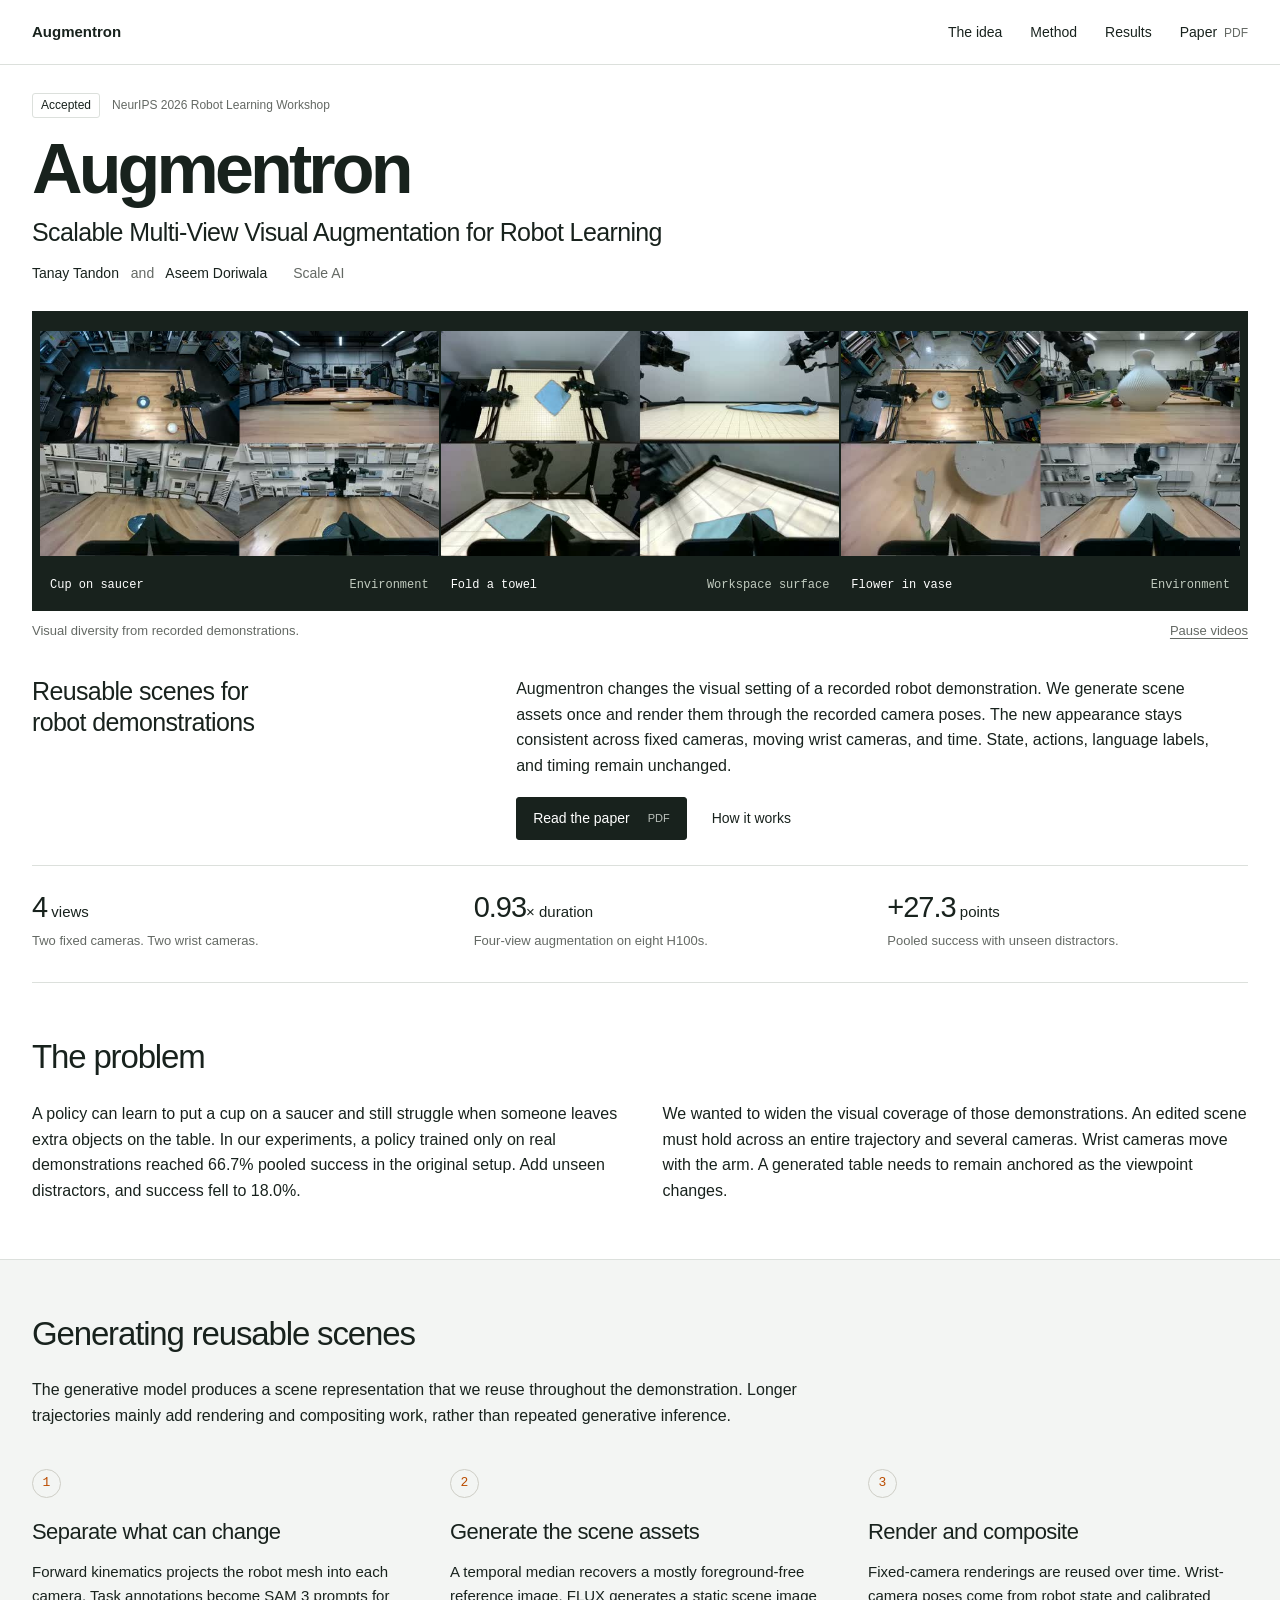
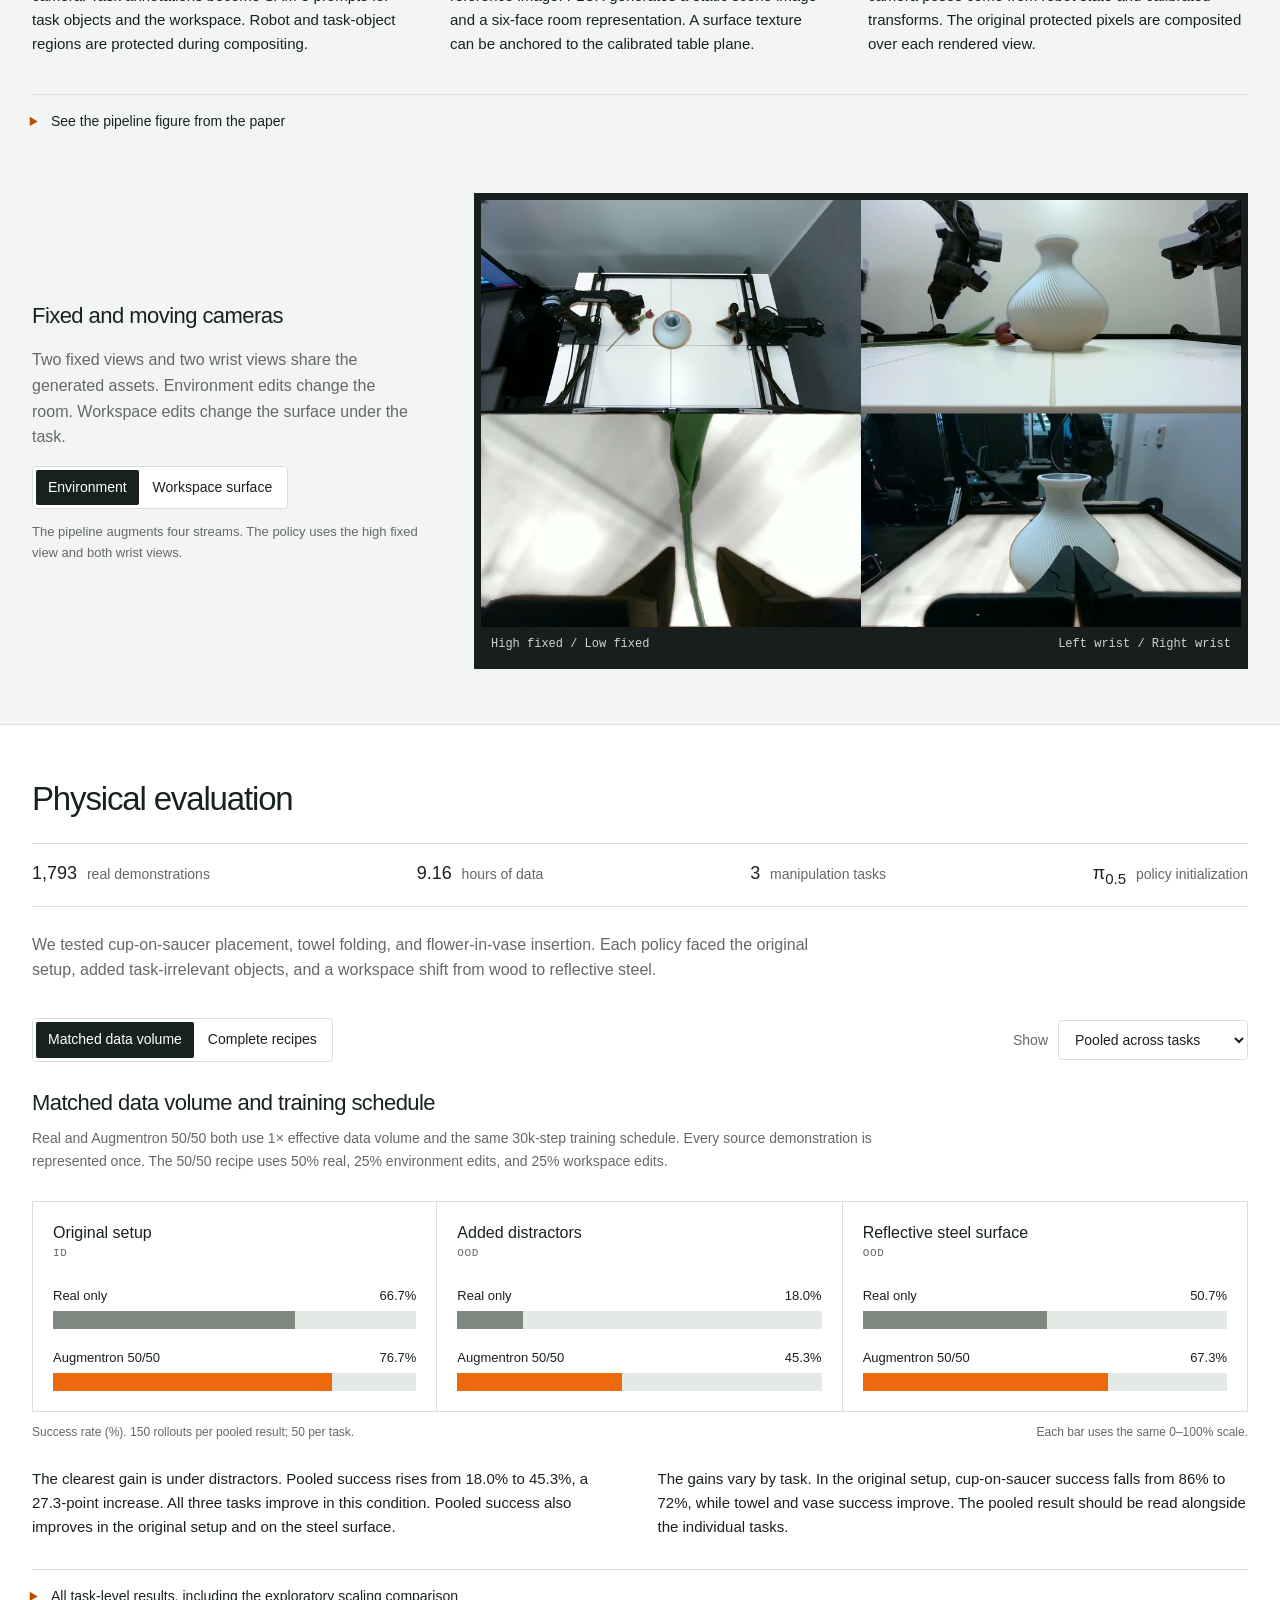
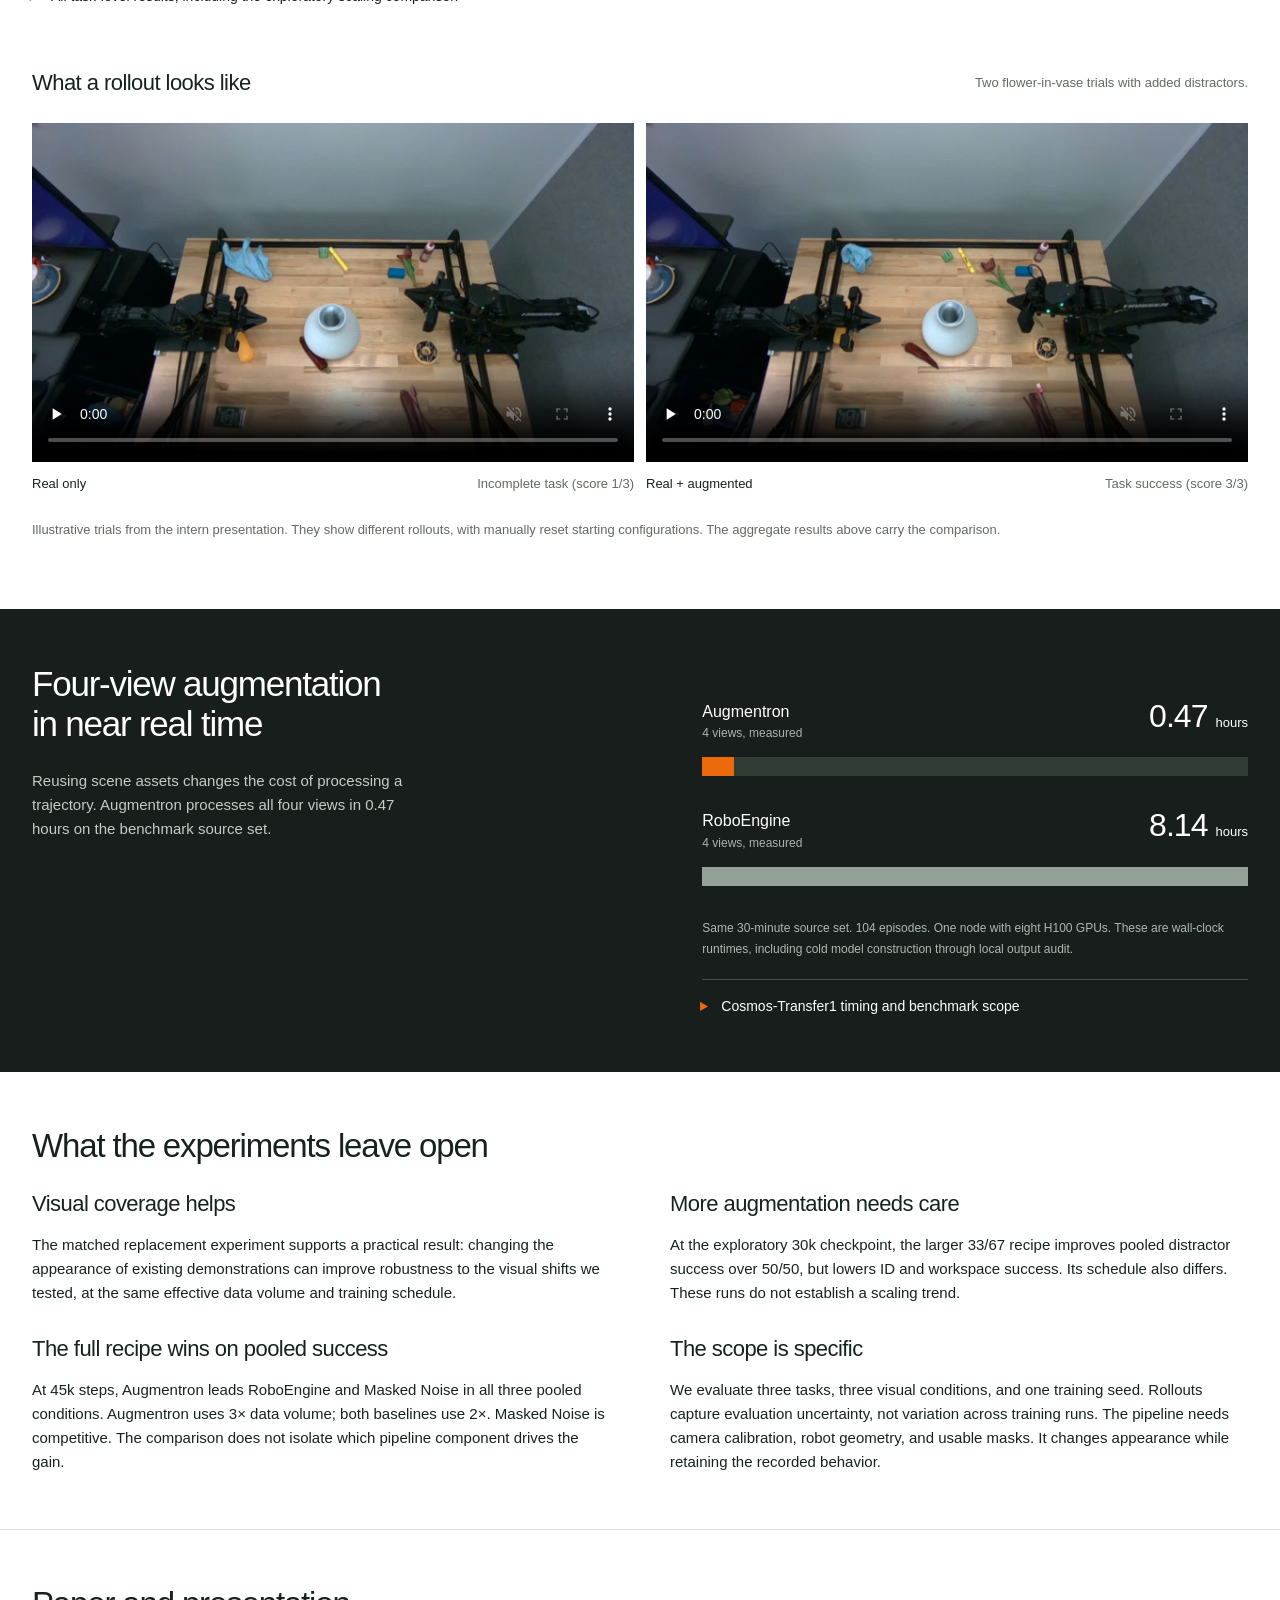
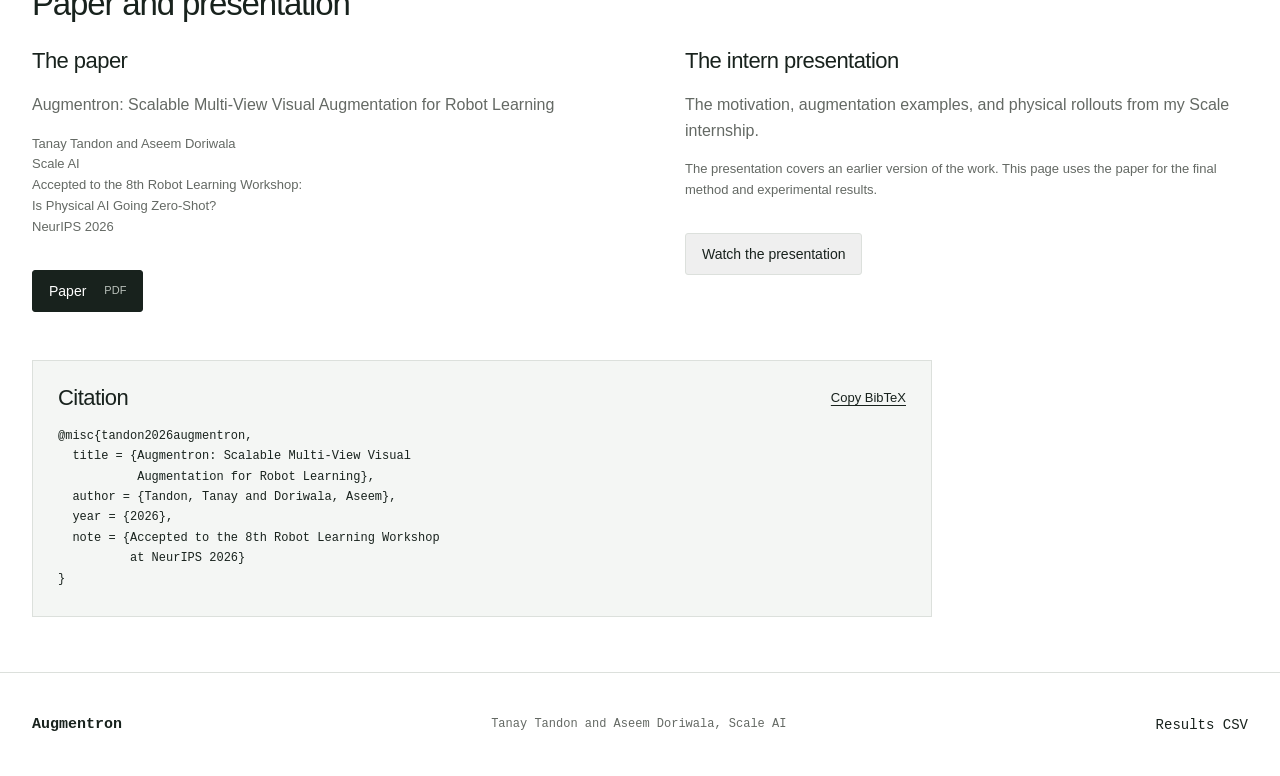
==== contact-sheet.html @ 014e75b0 "Draft Augmentron research website with three design directions" ====
<!doctype html>
<html lang="en">
<head>
  <meta charset="utf-8">
  <meta name="viewport" content="width=device-width, initial-scale=1">
  <meta name="description" content="Augmentron generates reusable scenes and renders them through recorded robot cameras. Multi-view visual augmentation for robot learning by Tanay Tandon and Aseem Doriwala.">
  <meta name="theme-color" content="#ed6a0c">
  <title>Augmentron: Scalable Multi-View Visual Augmentation for Robot Learning</title>
  <link rel="icon" type="image/svg+xml" href="data:image/svg+xml,%3Csvg xmlns='http://www.w3.org/2000/svg' viewBox='0 0 32 32'%3E%3Crect width='32' height='32' rx='6' fill='%23ed6a0c'/%3E%3Cpath d='M7 25L16 6l9 19h-5l-4-10-4 10z' fill='white'/%3E%3C/svg%3E">
  <link rel="stylesheet" href="styles.css"><link rel="stylesheet" href="directions.css">
</head>
<body class="contact-sheet">
  <a class="skip-link" href="#main">Skip to content</a>
  <header class="site-header wrap">
    <a class="wordmark" href="#main">Augmentron</a>
    <nav aria-label="Main navigation"><a href="#idea">The idea</a><a href="#method">Method</a><a href="#results">Results</a><a href="assets/paper/augmentron.pdf">Paper <span class="file-label">PDF</span></a></nav>
  </header>
  <main id="main">
    <section class="hero wrap">
      <p class="eyebrow"><span class="acceptance">Accepted</span> NeurIPS 2026 Robot Learning Workshop</p>
      <h1>Augmentron</h1>
      <p class="paper-title">Scalable Multi-View Visual Augmentation<br class="desktop-break"> for Robot Learning</p>
      <p class="authors">Tanay Tandon <span class="author-join">and</span> Aseem Doriwala <span class="affiliation">Scale AI</span></p>
      <div class="hero-films" aria-label="Augmented robot demonstrations">
        <figure><video autoplay muted loop playsinline preload="metadata" poster="assets/images/cup-env-350.jpg" src="assets/videos/cup-env-350.mp4" aria-label="Augmented cup-on-saucer demonstration"></video><figcaption><span>Cup on saucer</span><span>Environment</span></figcaption></figure>
        <figure><video autoplay muted loop playsinline preload="metadata" poster="assets/images/towel-texture-579.jpg" src="assets/videos/towel-texture-579.mp4" aria-label="Augmented towel-folding demonstration"></video><figcaption><span>Fold a towel</span><span>Workspace surface</span></figcaption></figure>
        <figure><video autoplay muted loop playsinline preload="metadata" poster="assets/images/vase-env-676.jpg" src="assets/videos/vase-env-676.mp4" aria-label="Augmented flower-in-vase demonstration"></video><figcaption><span>Flower in vase</span><span>Environment</span></figcaption></figure>
      </div>
      <div class="film-footer"><p>Visual diversity from recorded demonstrations.</p><button type="button" class="quiet-button" id="motion-toggle" aria-pressed="false">Pause videos</button></div>
      <div class="hero-summary"><p>Reusable scenes for<br>robot demonstrations</p><div><p>Augmentron changes the visual setting of a recorded robot demonstration. We generate scene assets once and render them through the recorded camera poses. The new appearance stays consistent across fixed cameras, moving wrist cameras, and time. State, actions, language labels, and timing remain unchanged.</p><div class="resource-links"><a class="button primary" href="assets/paper/augmentron.pdf">Read the paper <span>PDF</span></a><a class="text-link" href="#method">How it works</a></div></div></div>
      <div class="highlights"><div><strong>4<span> views</span></strong><p>Two fixed cameras. Two wrist cameras.</p></div><div><strong>0.93<span>× duration</span></strong><p>Four-view augmentation on eight H100s.</p></div><div><strong>+27.3<span> points</span></strong><p>Pooled success with unseen distractors.</p></div></div>
    </section>
    <section class="section wrap" id="idea">
      <div class="section-heading"><h2>The problem</h2></div>
      <div class="prose-columns"><p>A policy can learn to put a cup on a saucer and still struggle when someone leaves extra objects on the table. In our experiments, a policy trained only on real demonstrations reached 66.7% pooled success in the original setup. Add unseen distractors, and success fell to 18.0%.</p><p>We wanted to widen the visual coverage of those demonstrations. An edited scene must hold across an entire trajectory and several cameras. Wrist cameras move with the arm. A generated table needs to remain anchored as the viewpoint changes.</p></div>
      
      
    </section>
    <section class="section method-section" id="method"><div class="wrap">
      <div class="section-heading"><h2>Generating reusable scenes</h2></div>
      <p class="method-intro">The generative model produces a scene representation that we reuse throughout the demonstration. Longer trajectories mainly add rendering and compositing work, rather than repeated generative inference.</p><ol class="method-steps"><li><span class="step-index">1</span><div><h3>Separate what can change</h3><p>Forward kinematics projects the robot mesh into each camera. Task annotations become SAM 3 prompts for task objects and the workspace. Robot and task-object regions are protected during compositing.</p></div></li><li><span class="step-index">2</span><div><h3>Generate the scene assets</h3><p>A temporal median recovers a mostly foreground-free reference image. FLUX generates a static scene image and a six-face room representation. A surface texture can be anchored to the calibrated table plane.</p></div></li><li><span class="step-index">3</span><div><h3>Render and composite</h3><p>Fixed-camera renderings are reused over time. Wrist-camera poses come from robot state and calibrated transforms. The original protected pixels are composited over each rendered view.</p></div></li></ol>
      <details class="diagram-details"><summary>See the pipeline figure from the paper</summary><a href="assets/images/pipeline.png" aria-label="Open the full-resolution pipeline diagram"><img src="assets/images/pipeline.png" loading="lazy" width="1800" height="773" alt="Pipeline: task annotations and robot geometry produce semantic masks; FLUX generates scene representations; rendering and compositing produce environment and workspace augmentations."></a></details>
      <div class="view-demo"><div class="view-demo-copy"><h3>Fixed and moving cameras</h3><p>Two fixed views and two wrist views share the generated assets. Environment edits change the room. Workspace edits change the surface under the task.</p><div class="segmented" role="group" aria-label="Augmentation examples"><button class="selected" type="button" data-scene="environment" aria-pressed="true">Environment</button><button type="button" data-scene="surface" aria-pressed="false">Workspace surface</button></div><p class="small-note">The pipeline augments four streams. The policy uses the high fixed view and both wrist views.</p></div><figure class="four-view-figure"><img id="scene-image" src="assets/images/environment-4views.jpg" loading="lazy" alt="Environment augmentation shown in the high fixed, low fixed, left wrist, and right wrist camera views."><figcaption><span>High fixed / Low fixed</span><span>Left wrist / Right wrist</span></figcaption></figure></div>
    </div></section>
    <section class="section wrap" id="results">
      <div class="section-heading"><h2>Physical evaluation</h2></div>
      <div class="experiment-facts"><p><strong>1,793</strong> real demonstrations</p><p><strong>9.16</strong> hours of data</p><p><strong>3</strong> manipulation tasks</p><p><strong>π<sub>0.5</sub></strong> policy initialization</p></div>
      <p class="section-intro">We tested cup-on-saucer placement, towel folding, and flower-in-vase insertion. Each policy faced the original setup, added task-irrelevant objects, and a workspace shift from wood to reflective steel.</p>
      <div class="result-controls"><div class="segmented" role="group" aria-label="Experiment comparison"><button type="button" class="selected" data-experiment="matched" aria-pressed="true">Matched data volume</button><button type="button" data-experiment="recipes" aria-pressed="false">Complete recipes</button></div><label class="task-select">Show <select id="task-select"><option value="pooled">Pooled across tasks</option><option value="cup">Cup on saucer</option><option value="towel">Fold a towel</option><option value="vase">Flower in vase</option></select></label></div>
      <div class="experiment-description" aria-live="polite"><h3 id="experiment-title">Matched data volume and training schedule</h3><p id="experiment-note">Real and Augmentron 50/50 both use 1× effective data volume and the same 30k-step training schedule. Every source demonstration is represented once. The 50/50 recipe uses 50% real, 25% environment edits, and 25% workspace edits.</p></div>
      <div class="result-chart" id="result-chart" aria-label="Physical rollout success rates">
        <div class="chart-panel"><h4>Original setup <span>ID</span></h4><div class="bar-row"><span>Real only</span><div class="bar-track"><i style="width:66.7%"></i></div><strong>66.7%</strong></div><div class="bar-row accent-row"><span>Augmentron 50/50</span><div class="bar-track"><i style="width:76.7%"></i></div><strong>76.7%</strong></div></div>
        <div class="chart-panel"><h4>Added distractors <span>OOD</span></h4><div class="bar-row"><span>Real only</span><div class="bar-track"><i style="width:18%"></i></div><strong>18.0%</strong></div><div class="bar-row accent-row"><span>Augmentron 50/50</span><div class="bar-track"><i style="width:45.3%"></i></div><strong>45.3%</strong></div></div>
        <div class="chart-panel"><h4>Reflective steel surface <span>OOD</span></h4><div class="bar-row"><span>Real only</span><div class="bar-track"><i style="width:50.7%"></i></div><strong>50.7%</strong></div><div class="bar-row accent-row"><span>Augmentron 50/50</span><div class="bar-track"><i style="width:67.3%"></i></div><strong>67.3%</strong></div></div>
      </div>
      <div class="chart-footer"><p id="chart-sample">Success rate (%). 150 rollouts per pooled result; 50 per task.</p><p>Each bar uses the same 0–100% scale.</p></div>
      <div class="result-reading" id="result-reading"><p><strong>The clearest gain is under distractors.</strong> Pooled success rises from 18.0% to 45.3%, a 27.3-point increase. All three tasks improve in this condition. Pooled success also improves in the original setup and on the steel surface.</p><p><strong>The gains vary by task.</strong> In the original setup, cup-on-saucer success falls from 86% to 72%, while towel and vase success improve. The pooled result should be read alongside the individual tasks.</p></div>
      <details class="full-results"><summary>All task-level results, including the exploratory scaling comparison</summary><p class="small-note">Each task result uses 50 rollouts. The 30k Augmentron 33/67 checkpoint comes from a run scheduled for 45k steps. Its data volume and decay schedule differ from the matched comparison.</p><div class="table-scroll"><table><caption>Physical rollout success rates (%)</caption><thead><tr><th scope="col">Steps</th><th scope="col">Recipe</th><th scope="col">Volume</th><th scope="col">Task</th><th scope="col">ID</th><th scope="col">Distractors</th><th scope="col">Steel</th></tr></thead><tbody id="all-results-body"></tbody></table></div><a class="text-link" href="assets/results.csv" download>Download the results as CSV</a></details>
      <noscript><p>Interactive comparisons require JavaScript. The complete results are available in the <a href="assets/results.csv">results CSV</a> and the <a href="assets/paper/augmentron.pdf">paper</a>.</p></noscript>
      <div class="rollout-heading"><h3>What a rollout looks like</h3><p>Two flower-in-vase trials with added distractors.</p></div>
      <div class="rollout-grid"><figure><video controls muted playsinline preload="none" poster="assets/images/rollout-real.jpg" src="assets/videos/vase-distractors-real-score-1.mp4" aria-label="Example real-only policy rollout with distractors"></video><figcaption><strong>Real only</strong><span>Incomplete task (score 1/3)</span></figcaption></figure><figure><video controls muted playsinline preload="none" poster="assets/images/rollout-augmented.jpg" src="assets/videos/vase-distractors-real-plus-augmented-score-3.mp4" aria-label="Example real-plus-augmented policy rollout with distractors"></video><figcaption><strong>Real + augmented</strong><span>Task success (score 3/3)</span></figcaption></figure></div>
      <p class="small-note">Illustrative trials from the intern presentation. They show different rollouts, with manually reset starting configurations. The aggregate results above carry the comparison.</p>
    </section>
    <section class="runtime-section" id="runtime"><div class="wrap runtime-layout"><div><h2>Four-view augmentation<br>in near real time</h2><p>Reusing scene assets changes the cost of processing a trajectory. Augmentron processes all four views in 0.47 hours on the benchmark source set.</p></div><div class="runtime-evidence"><div class="runtime-row"><span>Augmentron <small>4 views, measured</small></span><strong>0.47 <small>hours</small></strong><div class="runtime-bar"><i style="width:5.77%"></i></div></div><div class="runtime-row"><span>RoboEngine <small>4 views, measured</small></span><strong>8.14 <small>hours</small></strong><div class="runtime-bar"><i style="width:100%"></i></div></div><p class="runtime-note">Same 30-minute source set. 104 episodes. One node with eight H100 GPUs. These are wall-clock runtimes, including cold model construction through local output audit.</p><details><summary>Cosmos-Transfer1 timing and benchmark scope</summary><p>A measured single-view run takes 10.31 hours. The paper estimates 23.79 hours for four views by extrapolating per-view stages. The four-view figure was not measured directly.</p><p>Timing excludes queueing, image retrieval, artifact staging, inter-boot delays, and publication.</p></details></div></div></section>
    <section class="section wrap considerations" id="considerations"><div class="section-heading"><h2>What the experiments leave open</h2></div><div class="consideration-grid"><article><h3>Visual coverage helps</h3><p>The matched replacement experiment supports a practical result: changing the appearance of existing demonstrations can improve robustness to the visual shifts we tested, at the same effective data volume and training schedule.</p></article><article><h3>More augmentation needs care</h3><p>At the exploratory 30k checkpoint, the larger 33/67 recipe improves pooled distractor success over 50/50, but lowers ID and workspace success. Its schedule also differs. These runs do not establish a scaling trend.</p></article><article><h3>The full recipe wins on pooled success</h3><p>At 45k steps, Augmentron leads RoboEngine and Masked Noise in all three pooled conditions. Augmentron uses 3× data volume; both baselines use 2×. Masked Noise is competitive. The comparison does not isolate which pipeline component drives the gain.</p></article><article><h3>The scope is specific</h3><p>We evaluate three tasks, three visual conditions, and one training seed. Rollouts capture evaluation uncertainty, not variation across training runs. The pipeline needs camera calibration, robot geometry, and usable masks. It changes appearance while retaining the recorded behavior.</p></article></div></section>
    <section class="section wrap resources" id="resources"><div class="section-heading"><h2>Paper and presentation</h2></div><div class="resource-grid"><article><h3>The paper</h3><p>Augmentron: Scalable Multi-View Visual Augmentation for Robot Learning</p><p class="small-note">Tanay Tandon and Aseem Doriwala<br>Scale AI<br>Accepted to the 8th Robot Learning Workshop:<br>Is Physical AI Going Zero-Shot?<br>NeurIPS 2026</p><a class="button primary" href="assets/paper/augmentron.pdf">Paper <span>PDF</span></a></article><article><h3>The intern presentation</h3><p>The motivation, augmentation examples, and physical rollouts from my Scale internship.</p><p class="small-note">The presentation covers an earlier version of the work. This page uses the paper for the final method and experimental results.</p><button class="button" type="button" id="presentation-toggle" aria-expanded="false" aria-controls="presentation-panel">Watch the presentation</button></article></div><div id="presentation-panel" hidden><video controls playsinline preload="none" poster="assets/images/presentation.jpg" src="assets/videos/presentation.mp4" aria-label="Tanay's Scale intern presentation"></video></div><div class="citation-block"><div class="citation-heading"><h3>Citation</h3><button type="button" class="quiet-button" id="copy-citation">Copy BibTeX</button></div><pre><code id="citation">@misc{tandon2026augmentron,
  title = {Augmentron: Scalable Multi-View Visual
           Augmentation for Robot Learning},
  author = {Tandon, Tanay and Doriwala, Aseem},
  year = {2026},
  note = {Accepted to the 8th Robot Learning Workshop
          at NeurIPS 2026}
}</code></pre><p id="citation-status" role="status"></p></div></section>
    <footer class="wrap"><a class="wordmark" href="#main">Augmentron</a><p>Tanay Tandon and Aseem Doriwala, Scale AI</p><a class="text-link" href="assets/results.csv" download>Results CSV</a></footer>
  </main>
  <script src="site.js"></script>
</body>
</html>
---- styles.css ----
:root{--ink:#202321;--muted:#646964;--line:#dce0dc;--paper:#fff;--soft:#f4f6f4;--accent:#bb4d00;--orange:#ed6a0c;--dark:#171e1c;--max:1180px;scroll-behavior:smooth}
*{box-sizing:border-box}body{margin:0;background:var(--paper);color:var(--ink);font-family:Arial,Helvetica,sans-serif;font-size:17px;line-height:1.6}a{color:inherit;text-decoration:none}button{font:inherit;color:inherit;cursor:pointer}img,video{max-width:100%;display:block}button,a,input,summary{touch-action:manipulation}a:focus-visible,button:focus-visible,input:focus-visible,summary:focus-visible{outline:3px solid var(--orange);outline-offset:5px}.wrap{max-width:var(--max);margin:0 auto;padding:0 32px}.site-header{display:flex;justify-content:space-between;align-items:center;height:90px;border-bottom:1px solid var(--line)}.wordmark{font-size:14px;font-weight:700;letter-spacing:.08em;display:flex;align-items:center;gap:10px}.mark{background:var(--orange);color:white;width:27px;height:27px;text-align:center;line-height:27px;font-size:19px;letter-spacing:0}.site-header nav{display:flex;gap:28px;font-size:14px}.site-header nav a:hover,.text-link:hover{text-decoration:underline;text-underline-offset:5px}.file-label{color:var(--muted);font-size:12px;margin-left:3px}.hero{padding-top:42px}.eyebrow{font-size:13px;letter-spacing:.035em;display:flex;align-items:center;gap:12px;margin:0 0 26px;color:var(--muted)}.acceptance{border:1px solid var(--line);border-radius:3px;padding:2px 8px;color:var(--ink);font-size:12px}h1{font-size:clamp(72px,10vw,136px);letter-spacing:-.07em;line-height:1.02;font-weight:600;margin:0 0 18px}.title-dot{color:var(--orange)}.paper-title{font-size:clamp(22px,2.5vw,32px);line-height:1.25;letter-spacing:-.025em;margin:0 0 19px}.authors{font-size:16px;margin:0;color:var(--ink)}.authors>span{margin:0 9px;color:var(--muted)}.authors>.affiliation{margin-left:22px;font-size:14px}.hero-summary{display:grid;grid-template-columns:1fr 1.15fr;gap:50px;border-top:1px solid var(--line);padding-top:27px;margin-top:33px}.hero-summary>p{font-size:28px;line-height:1.25;letter-spacing:-.025em;margin:0}.hero-summary>div>p{margin:0;color:var(--muted);font-size:16px;line-height:1.6}.resource-links{display:flex;align-items:center;gap:25px;margin-top:19px}.button{border:1px solid var(--line);display:inline-flex;align-items:center;justify-content:center;gap:18px;padding:9px 16px;font-size:14px;border-radius:3px}.button.primary{background:var(--ink);color:#fff;border-color:var(--ink)}.button.primary:hover{background:#414741}.button span{font-size:11px;color:#bbc2bc}.text-link{font-size:14px}.hero-films{display:grid;grid-template-columns:repeat(3,1fr);gap:8px;margin-top:33px}.hero-films figure{margin:0;background:var(--soft)}.hero-films video{width:100%;aspect-ratio:16/9;object-fit:cover}.hero-films figcaption{display:flex;justify-content:space-between;gap:10px;padding:10px 12px;font-size:12px}.hero-films figcaption span:last-child{color:var(--muted)}.film-footer{display:flex;justify-content:space-between;align-items:center;gap:20px;font-size:13px;color:var(--muted)}.film-footer p{margin:10px 0}.quiet-button{background:transparent;border:0;padding:5px 0;font-size:13px;text-decoration:underline;text-underline-offset:3px}.highlights{display:grid;grid-template-columns:repeat(3,1fr);padding:26px 0 34px;border-bottom:1px solid var(--line);gap:25px}.highlights>div+div{border-left:1px solid var(--line);padding-left:28px}.highlights strong{font-weight:500;font-size:34px;letter-spacing:-.035em;line-height:1.3}.highlights strong span{font-size:15px;letter-spacing:0}.highlights p{font-size:13px;margin:5px 0 0;color:var(--muted)}.skip-link{position:absolute;left:20px;top:-80px;background:white;padding:10px;z-index:10}.skip-link:focus{top:10px}section[id]{scroll-margin-top:30px}
@media(max-width:760px){.wrap{padding-left:22px;padding-right:22px}.site-header{height:72px}.site-header nav{gap:18px}.site-header nav a:nth-child(1),.site-header nav a:nth-child(2){display:none}.hero{padding-top:30px}.eyebrow{font-size:12px;gap:8px;flex-wrap:wrap}h1{font-size:clamp(59px,13.3vw,100px)}.desktop-break{display:none}.paper-title{font-size:23px}.authors{font-size:14px}.authors>.affiliation{display:block;margin:5px 0 0}.hero-summary{grid-template-columns:1fr;gap:19px;margin-top:25px}.hero-summary>p{font-size:25px}.hero-films{grid-template-columns:1fr 1fr;gap:7px}.hero-films figure:last-child{display:none}.hero-films figcaption{display:block;font-size:12px;padding:8px}.hero-films figcaption span{display:block}.highlights{gap:13px}.highlights>div+div{padding-left:13px}.highlights strong{font-size:27px}.highlights strong span{display:block;font-size:12px}.highlights p{font-size:12px;line-height:1.5}.film-footer{align-items:flex-start;font-size:12px}.film-footer p{max-width:200px}}
@media(prefers-reduced-motion:reduce){:root{scroll-behavior:auto}}
.section{padding-top:85px;padding-bottom:80px}.section-heading{display:grid;grid-template-columns:230px 1fr;gap:35px;margin-bottom:32px}.section-number{font-family:monospace;font-size:12px;letter-spacing:.08em;color:var(--muted);margin:7px 0 0}h2{font-size:clamp(30px,3.5vw,43px);font-weight:500;line-height:1.15;letter-spacing:-.04em;margin:0}h3{font-size:22px;font-weight:500;letter-spacing:-.025em;line-height:1.3;margin:0 0 14px}.prose-columns{display:grid;grid-template-columns:1fr 1fr;gap:45px;margin-left:265px}.prose-columns p{margin:0;color:var(--muted);font-size:16px}.idea-statement{background:var(--dark);color:white;margin-top:46px;padding:35px 42px;display:grid;grid-template-columns:1.2fr 1fr;gap:20px 45px}.idea-statement .section-number{grid-column:1/-1;color:#b6beb7;margin:0}.idea-statement h3{font-size:34px;line-height:1.18;letter-spacing:-.03em;margin:0}.idea-statement>p:last-child{color:#c5cdc6;font-size:16px;margin:0}.contribution-grid{display:grid;grid-template-columns:repeat(3,1fr);gap:35px;margin-top:37px}.contribution-grid article>span{font-size:12px;color:var(--accent);font-family:monospace}.contribution-grid h3{font-size:20px;margin:11px 0}.contribution-grid p{font-size:15px;color:var(--muted);margin:0}.method-section{background:var(--soft);border-top:1px solid var(--line);border-bottom:1px solid var(--line)}.method-steps{display:grid;grid-template-columns:repeat(3,1fr);gap:35px;padding:0;list-style:none;margin:38px 0}.step-index{color:var(--accent);border:1px solid #cecec6;border-radius:50%;display:inline-flex;width:29px;height:29px;align-items:center;justify-content:center;font-family:monospace;font-size:13px;margin-bottom:20px}.method-steps h3{font-size:20px}.method-steps p{color:var(--muted);font-size:15px;margin:0}details{border-top:1px solid var(--line);padding-top:15px}summary{font-size:14px;cursor:pointer;list-style-position:outside;margin-left:15px;padding-left:4px}summary::marker{color:var(--accent)}details[open]>summary{margin-bottom:20px}.diagram-details img{margin:22px 0;background:white;width:100%;height:auto}.view-demo{display:grid;grid-template-columns:.85fr 1.4fr;gap:55px;align-items:center;margin-top:60px}.view-demo h3{font-size:32px;margin:17px 0}.view-demo-copy>p:not(.section-number){font-size:16px;color:var(--muted)}.segmented{display:inline-flex;border:1px solid var(--line);border-radius:4px;padding:3px;gap:2px;background:white;max-width:100%}.segmented button{border:0;border-radius:2px;background:transparent;padding:8px 12px;font-size:14px;line-height:1.4}.segmented button.selected{background:var(--ink);color:white}.segmented button:not(.selected):hover{background:var(--soft)}.view-demo-copy>p.small-note,.small-note{font-size:13px;line-height:1.6;color:var(--muted)}.four-view-figure{margin:0}.four-view-figure img{width:100%;aspect-ratio:16/9;object-fit:cover}.four-view-figure figcaption{display:flex;justify-content:space-between;padding-top:10px;font-size:12px;color:var(--muted)}.experiment-facts{display:flex;justify-content:space-between;flex-wrap:wrap;gap:15px;border-top:1px solid var(--line);border-bottom:1px solid var(--line);padding:15px 0}.experiment-facts p{margin:0;font-size:14px;color:var(--muted)}.experiment-facts strong{font-size:18px;font-weight:500;color:var(--ink);margin-right:6px}.section-intro{font-size:16px;color:var(--muted);max-width:800px;margin:25px 0 35px}.result-controls{display:flex;align-items:center;justify-content:space-between;gap:20px;flex-wrap:wrap}.task-select{font-size:14px;color:var(--muted);display:flex;gap:10px;align-items:center}select{font:inherit;font-size:14px;color:var(--ink);border:1px solid var(--line);background:white;padding:10px 30px 10px 12px;border-radius:4px;max-width:100%}.experiment-description{margin:27px 0 29px}.experiment-description h3{font-size:23px;margin-bottom:10px}.experiment-description p{color:var(--muted);font-size:14px;margin:0;max-width:860px}.result-chart{display:grid;grid-template-columns:repeat(3,1fr);gap:26px}.chart-panel{background:var(--soft);padding:18px 20px 22px;min-width:0}.chart-panel h4{font-size:16px;font-weight:500;line-height:1.4;margin:0 0 25px}.chart-panel h4>span{display:block;font-family:monospace;font-size:11px;color:var(--muted);letter-spacing:.06em;margin-top:2px}.bar-row{display:grid;grid-template-columns:1fr auto;gap:6px;margin:0 0 20px;font-size:13px;line-height:1.4}.bar-row:last-child{margin-bottom:0}.bar-row>span{grid-column:1}.bar-row>strong{font-weight:500;grid-column:2;grid-row:1}.bar-track{grid-row:2;grid-column:1/-1;height:18px;background:#e5e9e5}.bar-track i{display:block;height:100%;background:#7d8980}.accent-row .bar-track i{background:var(--orange)}.noise-row .bar-track i{background:repeating-linear-gradient(45deg,#4f6257,#4f6257 2px,#bec6c0 2px,#bec6c0 5px)}.chart-footer{display:flex;justify-content:space-between;gap:20px;color:var(--muted);font-size:12px}.chart-footer p{margin:11px 0 0}.result-reading{display:grid;grid-template-columns:1fr 1fr;gap:35px;padding-top:25px;margin-bottom:28px}.result-reading p{font-size:15px;color:var(--muted);margin:0}.result-reading strong{color:var(--ink);font-weight:500}.full-results{margin-top:30px}.full-results .table-scroll{overflow:auto;margin:20px 0}.full-results .small-note{max-width:800px}table{border-collapse:collapse;width:100%;font-size:13px;white-space:nowrap;text-align:left}caption{text-align:left;font-size:14px;margin-bottom:15px}th{font-weight:600;border-bottom:1px solid var(--ink);padding:10px 14px}td{border-bottom:1px solid var(--line);padding:9px 14px}tbody tr:nth-child(4n+1){border-top:2px solid var(--line)}td:nth-child(n+5){text-align:right}thead th:nth-child(n+5){text-align:right}.rollout-heading{margin-top:52px;display:flex;justify-content:space-between;gap:25px;align-items:center}.rollout-heading h3{margin:0;font-size:24px}.rollout-heading p{color:var(--muted);font-size:13px}.rollout-grid{display:grid;grid-template-columns:1fr 1fr;gap:12px;margin-top:17px}.rollout-grid figure{margin:0}.rollout-grid video{width:100%;aspect-ratio:16/9;background:#171e1c;object-fit:contain}.rollout-grid figcaption{display:flex;justify-content:space-between;padding:12px 0;font-size:13px;gap:12px}.rollout-grid strong{font-weight:500}.rollout-grid figcaption span{color:var(--muted)}.runtime-section{background:var(--dark);color:white;padding:70px 0}.runtime-layout{display:grid;grid-template-columns:1.1fr 1fr;gap:70px}.runtime-section .section-number{color:#abb6af;margin:0 0 23px}.runtime-section h2{font-size:38px}.runtime-layout>div>p:last-child{color:#c2cdc5;font-size:15px;margin:25px 0 0;max-width:400px}.runtime-evidence{padding-top:35px}.runtime-row{display:grid;grid-template-columns:1fr auto;gap:14px;margin-bottom:32px}.runtime-row>span{font-size:16px}.runtime-row>span>small{display:block;font-size:12px;color:#a9b5ae}.runtime-row strong{font-size:32px;line-height:1.1;font-weight:400;letter-spacing:-.03em}.runtime-row strong>small{font-size:13px;letter-spacing:0}.runtime-bar{grid-column:1/-1;background:#313c36;height:19px}.runtime-bar i{display:block;height:100%;background:#93a197}.runtime-row:first-child .runtime-bar i{background:var(--orange)}.runtime-note{font-size:12px;color:#acb9b0;line-height:1.7;margin-bottom:20px}.runtime-evidence details{border-color:#455149}.runtime-evidence details p{font-size:13px;color:#c2cdc5}.runtime-evidence summary::marker{color:var(--orange)}.considerations{border-bottom:1px solid var(--line)}.consideration-grid{display:grid;grid-template-columns:1fr 1fr;gap:35px 55px;margin-left:265px}.consideration-grid h3{font-size:21px}.consideration-grid p{color:var(--muted);font-size:15px;margin:0}.resources{padding-bottom:55px}.resource-grid{display:grid;grid-template-columns:1fr 1fr;gap:60px;margin-left:265px}.resource-grid h3{font-size:23px}.resource-grid p{font-size:16px;color:var(--muted)}.resource-grid p.small-note{font-size:13px;margin-bottom:24px}.resource-grid .button{margin-top:8px}#presentation-panel{margin-top:36px}#presentation-panel video{width:100%;background:var(--dark);max-height:680px}.citation-block{margin-top:48px;margin-left:265px;background:var(--soft);padding:22px 25px;border:1px solid var(--line)}.citation-heading{display:flex;justify-content:space-between;align-items:center;gap:20px}.citation-heading h3{font-size:17px;margin:0}pre{font-size:12px;line-height:1.7;overflow:auto;margin-bottom:0}#citation-status{font-size:12px;margin:5px 0 0;color:var(--muted);min-height:0}footer{display:flex;align-items:center;justify-content:space-between;gap:25px;border-top:1px solid var(--line);min-height:105px}footer p{font-size:12px;color:var(--muted)}
@media(max-width:1000px){.section-heading{grid-template-columns:170px 1fr;gap:25px}.prose-columns,.consideration-grid,.resource-grid,.citation-block{margin-left:195px}.view-demo{gap:30px;grid-template-columns:1fr 1.3fr}.runtime-layout{gap:35px}.result-chart{gap:12px}.chart-panel{padding:15px}.runtime-section h2{font-size:33px}.contribution-grid,.method-steps{gap:24px}.hero-summary>p{font-size:27px}}
@media(max-width:760px){.section{padding-top:52px;padding-bottom:50px}.section-heading{display:block;margin-bottom:27px}.section-number{margin:0 0 18px}h2{font-size:31px;line-height:1.16}.prose-columns{grid-template-columns:1fr;gap:20px;margin-left:0}.idea-statement{grid-template-columns:1fr;padding:27px 25px;gap:20px;margin-top:30px}.idea-statement .section-number{margin:0}.idea-statement h3{font-size:29px}.contribution-grid{grid-template-columns:1fr;gap:25px}.contribution-grid article{display:grid;grid-template-columns:27px 1fr;gap:0 10px}.contribution-grid article>span{padding-top:12px}.contribution-grid article h3{margin:8px 0}.contribution-grid article p{grid-column:2}.method-steps{grid-template-columns:1fr;gap:25px}.method-steps li{display:flex;gap:17px}.step-index{flex-shrink:0;margin-top:2px}.method-steps h3{margin-bottom:10px}.view-demo{grid-template-columns:1fr;gap:22px;margin-top:36px}.view-demo h3{font-size:28px}.view-demo-copy>p.small-note{margin-bottom:0}.four-view-figure figcaption{font-size:11px}.experiment-facts{display:grid;grid-template-columns:1fr 1fr;gap:15px 12px}.experiment-facts p{font-size:12px}.experiment-facts strong{font-size:17px}.result-controls{align-items:stretch;gap:16px}.segmented button{font-size:13px;padding:8px 10px}.task-select{justify-content:space-between;width:100%}.result-controls>.segmented{width:100%}.result-controls>.segmented button{flex:1}.experiment-description h3{font-size:21px}.experiment-description p{font-size:14px}.result-chart{grid-template-columns:1fr;gap:12px}.chart-panel{padding:18px 20px}.chart-panel h4{display:flex;justify-content:space-between;align-items:center;margin-bottom:17px}.chart-panel h4>span{margin:0}.bar-row{margin-bottom:16px}.chart-footer{display:block}.chart-footer p{margin-top:6px}.result-reading{grid-template-columns:1fr;gap:20px;padding-top:25px}.rollout-heading{display:block;margin-top:35px}.rollout-heading p{margin:8px 0}.rollout-grid{grid-template-columns:1fr;gap:18px}.rollout-grid figcaption{font-size:12px;padding:10px 0}.runtime-section{padding:45px 0}.runtime-layout{grid-template-columns:1fr;gap:20px}.runtime-section h2{font-size:32px}.runtime-evidence{padding-top:0}.runtime-row{margin-bottom:22px}.consideration-grid{grid-template-columns:1fr;gap:25px;margin:0}.resource-grid{grid-template-columns:1fr;gap:30px;margin:0}.citation-block{margin:35px 0 0;padding:19px 16px}pre{font-size:11px}.citation-heading h3{font-size:16px}footer{flex-wrap:wrap;padding-top:20px!important;padding-bottom:22px!important;gap:15px}footer p{width:100%;order:3;margin:0}.diagram-details img{min-width:600px}.diagram-details{overflow:auto}}
---- directions.css ----
/* Three editorial directions share the same evidence and interactions. */
.section-heading{display:block}.section-heading h2{margin:0}.prose-columns,.consideration-grid,.resource-grid,.citation-block{margin-left:0}.wordmark{letter-spacing:0;text-transform:none;font-size:17px;font-weight:500}.method-intro{max-width:800px;font-size:16px;color:var(--muted);margin-bottom:30px}.section{padding-top:60px;padding-bottom:60px}.authors>.author-join{font-size:14px;margin:0 8px}.four-view-figure figcaption{font-size:12px}.highlights{border-top:1px solid var(--line)}
/* A conventional paper page: centered title, restrained figures, serif text. */
.paper{font-family:Georgia,'Times New Roman',serif;--max:1060px;font-size:18px}.paper .site-header,.paper .eyebrow,.paper .authors,.paper .resource-links,.paper .hero-films figcaption,.paper .film-footer,.paper .highlights,.paper .segmented,.paper .task-select,.paper .experiment-facts,.paper .result-chart,.paper .chart-footer,.paper .small-note,.paper footer,.paper .button,.paper summary,.paper .rollout-grid figcaption{font-family:Arial,Helvetica,sans-serif}.paper .site-header{height:72px}.paper .wordmark{font-size:16px}.paper .hero{padding-top:40px}.paper .eyebrow{justify-content:center;letter-spacing:0;font-size:13px;margin-bottom:20px}.paper h1{font-size:46px;letter-spacing:-.035em;font-weight:500;text-align:center;line-height:1.15;margin-bottom:10px}.paper .paper-title{font-size:29px;line-height:1.2;text-align:center;letter-spacing:-.015em}.paper .authors{text-align:center}.paper .hero-summary{display:block;margin-top:28px;padding-top:24px;border:0;max-width:790px;margin-left:auto;margin-right:auto}.paper .hero-summary>p{display:none}.paper .hero-summary>div>p{font-family:Georgia,'Times New Roman',serif;font-size:18px;color:var(--ink);line-height:1.65}.paper .resource-links{justify-content:center;margin-top:23px}.paper .hero-films{margin-top:33px}.paper .highlights strong{font-size:27px}.paper .highlights>div+div{border:0}.paper h2{font-size:30px;letter-spacing:-.02em;font-weight:600}.paper h3{font-size:23px;letter-spacing:-.02em}.paper .prose-columns{display:block;max-width:850px}.paper .prose-columns p{font-size:18px;color:var(--ink);margin-bottom:18px}.paper .method-section{background:white}.paper .method-intro{font-size:18px;color:var(--ink)}.paper .method-steps{display:block;max-width:850px}.paper .method-steps li{display:flex;gap:22px;margin:24px 0}.paper .method-steps h3{font-size:22px;margin-bottom:9px}.paper .method-steps p{font-size:17px;color:var(--ink)}.paper .step-index{margin-top:2px;flex-shrink:0;font-family:Arial,sans-serif}.paper .view-demo h3{font-size:27px}.paper .view-demo-copy>p{font-size:17px}.paper .section-intro{font-size:18px;color:var(--ink)}.paper .experiment-description h3{font-size:25px}.paper .experiment-description p{font-size:17px;color:var(--ink)}.paper .result-reading p{font-size:17px;color:var(--ink)}.paper .result-reading strong{font-weight:bold}.paper .runtime-section{background:#f4f5f4;color:var(--ink);border-top:1px solid var(--line);border-bottom:1px solid var(--line);padding:45px 0}.paper .runtime-section h2{font-size:29px}.paper .runtime-layout>div>p:last-child{color:var(--ink);font-size:17px}.paper .runtime-row,.paper .runtime-note{font-family:Arial,sans-serif}.paper .runtime-row>span>small,.paper .runtime-note,.paper .runtime-evidence details p{color:var(--muted)}.paper .runtime-bar{background:#dfe4e0}.paper .runtime-evidence details{border-color:var(--line)}.paper .consideration-grid{display:block;max-width:860px}.paper .consideration-grid article{margin:25px 0}.paper .consideration-grid h3{font-size:23px;margin-bottom:8px}.paper .consideration-grid p{font-size:17px;color:var(--ink)}.paper .resource-grid p{font-size:17px}.paper .citation-block{max-width:860px}.paper .chart-panel{background:#f5f6f5}
/* Field notebook: a personal research account, with narrow prose and margin headings. */
.notebook{font-family:Georgia,'Times New Roman',serif;--max:1130px}.notebook .site-header{height:72px;font-family:Arial,Helvetica,sans-serif}.notebook .wordmark{font-size:14px}.notebook .hero{padding-top:45px}.notebook .eyebrow{font-family:Arial,sans-serif;letter-spacing:0}.notebook h1{font-size:88px;font-weight:400;letter-spacing:-.05em}.notebook .paper-title{font-size:27px;max-width:720px;line-height:1.3}.notebook .authors{font-size:16px}.notebook .hero-summary{display:block;max-width:720px;border:0;margin-top:25px;padding-top:0}.notebook .hero-summary>p{display:none}.notebook .hero-summary>div>p{color:var(--ink);font-size:21px;line-height:1.6}.notebook .resource-links{font-family:Arial,sans-serif}.notebook #idea{padding-top:45px;padding-bottom:12px}.notebook .section-heading{float:left;width:200px;margin:0 30px 0 0}.notebook h2{font-size:27px;line-height:1.2;font-weight:400;letter-spacing:-.025em}.notebook .prose-columns{display:block;margin-left:235px;max-width:690px}.notebook .prose-columns p{font-size:19px;line-height:1.7;color:var(--ink);margin-bottom:20px}.notebook-gallery{padding-top:0;padding-bottom:30px}.notebook .hero-films{margin-top:30px}.notebook .hero-films figcaption,.notebook .film-footer,.notebook .highlights{font-family:Arial,sans-serif}.notebook .highlights{padding:20px 0;border-bottom:0}.notebook .highlights strong{font-size:27px}.notebook .method-section{background:white;border-bottom:1px solid var(--line)}.notebook .method-intro,.notebook .method-steps{margin-left:235px;max-width:690px}.notebook .method-intro{font-size:19px;color:var(--ink)}.notebook .method-steps{display:block}.notebook .method-steps li{display:flex;gap:18px;margin-bottom:26px}.notebook .method-steps h3{font-size:22px}.notebook .method-steps p{color:var(--ink);font-size:17px}.notebook .step-index{flex-shrink:0;font-family:Arial,sans-serif}.notebook .diagram-details{clear:both;margin-top:30px}.notebook .view-demo{grid-template-columns:1fr 1.5fr;margin-top:45px}.notebook .view-demo h3{font-size:28px}.notebook .segmented,.notebook .small-note,.notebook .experiment-facts,.notebook select,.notebook .task-select,.notebook .result-chart,.notebook .chart-footer,.notebook summary,.notebook .rollout-grid figcaption,.notebook footer{font-family:Arial,sans-serif}.notebook #results>.section-heading,.notebook .resources>.section-heading{float:none;width:auto;margin-bottom:30px}.notebook .section-intro{font-size:19px;color:var(--ink);max-width:800px}.notebook .experiment-description h3{font-size:25px}.notebook .experiment-description p{font-size:17px;color:var(--ink)}.notebook .result-reading{display:block;max-width:800px}.notebook .result-reading p{font-size:18px;color:var(--ink);margin-bottom:18px}.notebook .result-reading strong{font-weight:bold}.notebook .chart-panel{background:transparent;border-top:1px solid var(--line);padding:15px 0 20px}.notebook .runtime-section{background:white;color:var(--ink);border-bottom:1px solid var(--line);border-top:1px solid var(--line);padding:50px 0}.notebook .runtime-section h2{font-size:30px}.notebook .runtime-layout>div>p:last-child{font-size:18px;color:var(--ink)}.notebook .runtime-evidence{font-family:Arial,sans-serif}.notebook .runtime-row>span>small,.notebook .runtime-note,.notebook .runtime-evidence details p{color:var(--muted)}.notebook .runtime-bar{background:#e0e4e0}.notebook .runtime-evidence details{border-color:var(--line)}.notebook .consideration-grid{display:block;margin-left:235px;max-width:690px}.notebook .consideration-grid article{margin-bottom:25px}.notebook .consideration-grid h3{font-size:23px}.notebook .consideration-grid p{font-size:18px;color:var(--ink)}.notebook .resources{clear:both}.notebook .resource-grid p{font-size:18px}.notebook .citation-block{max-width:850px}
/* Camera contact sheet: imagery leads, with compact labels and a figure-led method. */
.contact-sheet{--max:1280px;--ink:#18221d;--orange:#ed6a0c;font-family:Arial,Helvetica,sans-serif}.contact-sheet .site-header{height:65px}.contact-sheet .wordmark{font-size:15px;font-weight:700}.contact-sheet .hero{padding-top:28px}.contact-sheet .eyebrow{letter-spacing:0;font-size:12px;margin-bottom:16px}.contact-sheet h1{font-size:70px;line-height:1;letter-spacing:-.055em;margin-bottom:13px}.contact-sheet .paper-title{font-size:25px;max-width:800px;margin-bottom:14px}.contact-sheet .desktop-break{display:none}.contact-sheet .authors{font-size:14px}.contact-sheet .hero-films{margin-top:26px;gap:2px;background:#18221d;border:8px solid #18221d}.contact-sheet .hero-films figure{background:#18221d}.contact-sheet .hero-films figcaption{color:white;font-family:monospace;font-size:12px;padding:8px 10px}.contact-sheet .hero-films figcaption span:last-child{color:#c1cbbf}.contact-sheet .hero-films video{aspect-ratio:16/10;object-fit:contain;background:#18221d}.contact-sheet .hero-summary{border:0;margin:24px 0 0;padding:0;grid-template-columns:.75fr 1.25fr;gap:45px}.contact-sheet .hero-summary>p{font-size:25px;max-width:350px}.contact-sheet .hero-summary>div>p{font-size:16px;max-width:710px;color:var(--ink)}.contact-sheet .highlights{padding:23px 0 30px;margin-top:25px;border-bottom:1px solid var(--line)}.contact-sheet .highlights strong{font-size:29px}.contact-sheet .highlights>div+div{border:0}.contact-sheet .section{padding-top:55px;padding-bottom:55px}.contact-sheet .section-heading{margin-bottom:25px}.contact-sheet h2{font-size:33px;letter-spacing:-.035em}.contact-sheet h3{font-size:22px}.contact-sheet .prose-columns p{color:var(--ink)}.contact-sheet .method-section{background:#f3f5f3}.contact-sheet .method-intro{color:var(--ink)}.contact-sheet .method-steps{gap:38px}.contact-sheet .method-steps p{color:var(--ink)}.contact-sheet .view-demo{grid-template-columns:.7fr 1.4fr;gap:55px}.contact-sheet .four-view-figure{border:7px solid var(--dark);background:var(--dark)}.contact-sheet .four-view-figure figcaption{font-family:monospace;color:#ccd6ce;font-size:12px;padding:8px 10px}.contact-sheet .chart-panel{background:white;border:1px solid var(--line);padding:20px}.contact-sheet .result-chart{gap:0}.contact-sheet .chart-panel+.chart-panel{border-left:0}.contact-sheet .result-reading p{color:var(--ink)}.contact-sheet .runtime-section{padding:55px 0}.contact-sheet .runtime-section h2{font-size:35px}.contact-sheet .consideration-grid{gap:30px 60px}.contact-sheet .consideration-grid p{color:var(--ink)}.contact-sheet .citation-block{max-width:900px}.contact-sheet .resource-grid{gap:90px}.contact-sheet footer{font-family:monospace}
@media(max-width:760px){.paper h1{font-size:38px}.paper .paper-title{font-size:23px}.paper .hero-summary>div>p{font-size:17px}.paper .eyebrow{line-height:1.5}.paper .authors>.affiliation{font-size:14px}.paper .method-steps p{font-size:16px}.paper h2{font-size:28px}.paper .view-demo h3{font-size:25px}.paper .result-reading{grid-template-columns:1fr}.paper .section-intro{font-size:17px}.paper .experiment-description p{font-size:16px}.paper .runtime-section h2{font-size:28px}.paper .consideration-grid p{font-size:16px}.paper .highlights>div+div{padding-left:0}.paper .highlights p{font-size:12px}.paper .hero-films{margin-top:27px}.notebook h1{font-size:64px}.notebook .paper-title{font-size:24px}.notebook .hero-summary>div>p{font-size:19px}.notebook .section-heading{float:none;width:auto;margin:0 0 20px}.notebook .prose-columns,.notebook .method-intro,.notebook .method-steps,.notebook .consideration-grid{margin-left:0}.notebook .prose-columns p{font-size:18px}.notebook .view-demo{grid-template-columns:1fr;gap:25px}.notebook .method-intro{font-size:18px}.notebook .method-steps p{font-size:16px}.notebook .consideration-grid p{font-size:17px}.contact-sheet h1{font-size:58px}.contact-sheet .paper-title{font-size:22px}.contact-sheet .hero-films{margin-left:-22px;margin-right:-22px;border-width:5px;grid-template-columns:1fr}.contact-sheet .hero-films figure:last-child{display:block}.contact-sheet .hero-films video{aspect-ratio:16/9}.contact-sheet .hero-films figcaption{display:flex;justify-content:space-between}.contact-sheet .hero-summary{grid-template-columns:1fr;gap:15px}.contact-sheet .hero-summary>p{font-size:24px}.contact-sheet .view-demo{grid-template-columns:1fr;gap:22px}.contact-sheet .chart-panel+.chart-panel{border-left:1px solid var(--line);border-top:0}.contact-sheet .runtime-section h2{font-size:30px}.contact-sheet .resource-grid{gap:35px}.section{padding-top:45px;padding-bottom:45px}.diagram-details{overflow:auto}.authors .affiliation{color:var(--muted)}}

/* Adapted from the supplied Scale / Systems presentation's actual theme tokens. */
.presentation-style{--paper:#f7f7f4;--soft:#eceee9;--ink:#161616;--muted:#6d6d6d;--line:rgba(22,22,22,.12);--dark:#254231;--orange:#254231;--accent:#254231;--max:1220px;background:var(--paper)}
.presentation-style .site-header{height:72px}.presentation-style .wordmark{font-weight:400;letter-spacing:-.04em;font-size:19px}.presentation-style .hero{padding-top:42px}.presentation-style .eyebrow{font-size:13px}.presentation-style .acceptance{border:0;padding:0;font-size:13px}.presentation-style h1{font-size:90px;font-weight:400;letter-spacing:-.055em;line-height:.98;margin-bottom:20px}.presentation-style .paper-title{font-size:34px;font-weight:400;letter-spacing:-.055em;line-height:1.05;max-width:900px;margin-bottom:22px}.presentation-style .hero-films{border:0;gap:3px;background:transparent;margin-top:34px}.presentation-style .hero-films figure{background:transparent}.presentation-style .hero-films video{aspect-ratio:16/9;object-fit:cover;background:var(--dark)}.presentation-style .hero-films figcaption{color:var(--ink);font-family:Arial,Helvetica,sans-serif;font-size:13px;padding:10px 0;background:transparent}.presentation-style .hero-films figcaption span:last-child{color:var(--muted)}.presentation-style .hero-summary{grid-template-columns:.8fr 1.2fr;gap:45px;margin-top:25px}.presentation-style .hero-summary>p{font-size:31px;font-weight:400;letter-spacing:-.055em;line-height:1.05}.presentation-style .hero-summary>div>p{font-size:17px;line-height:1.55}.presentation-style .highlights{margin-top:30px;gap:40px}.presentation-style .highlights strong{font-size:36px;font-weight:400;letter-spacing:-.055em}.presentation-style .highlights>div:nth-child(2) strong{color:#254231}.presentation-style .highlights>div:nth-child(3) strong{color:#827093}.presentation-style .highlights strong span{font-size:14px;letter-spacing:0}.presentation-style h2{font-weight:400;font-size:44px;letter-spacing:-.055em;line-height:1.02}.presentation-style h3{font-weight:400;letter-spacing:-.04em}.presentation-style .section{padding-top:64px;padding-bottom:64px}.presentation-style #idea{max-width:none;background:#254231;color:white;padding:65px max(32px,calc((100vw - 1156px)/2))}.presentation-style #idea h2{font-size:44px}.presentation-style #idea .prose-columns p{color:#fff;font-size:18px;line-height:1.6}.presentation-style .method-section{background:var(--paper);border:0}.presentation-style .step-index{border:0;border-radius:0;font-size:32px;color:#254231;justify-content:flex-start;width:auto;height:auto;margin-bottom:14px;font-family:Arial,sans-serif}.presentation-style .method-steps h3{font-size:25px}.presentation-style .view-demo h3{font-size:34px;font-weight:400;letter-spacing:-.055em}.presentation-style .four-view-figure{border:0;background:transparent}.presentation-style .four-view-figure figcaption{font-family:Arial,sans-serif;color:var(--muted);padding:10px 0}.presentation-style .chart-panel{background:transparent;border:0;padding:20px 24px 20px 0}.presentation-style .chart-panel+.chart-panel{border:0;padding-left:24px;border-left:1px solid var(--line)}.presentation-style .bar-track{background:#e0e4de}.presentation-style .bar-track i{background:#161616}.presentation-style .accent-row .bar-track i{background:#254231}.presentation-style .noise-row .bar-track i{background:repeating-linear-gradient(45deg,#827093,#827093 2px,#ddd5e3 2px,#ddd5e3 5px)}.presentation-style .result-chart{gap:10px}.presentation-style .runtime-section{background:#254231}.presentation-style .runtime-section h2{font-weight:400;letter-spacing:-.055em;font-size:43px}.presentation-style .runtime-row:first-child .runtime-bar i{background:#c7d7be}.presentation-style .runtime-evidence summary::marker{color:white}.presentation-style footer{font-family:Arial,sans-serif}.presentation-style .button.primary{background:#254231;border-color:#254231}.presentation-style .button.primary:hover{background:#375a43}.presentation-style .button span{color:#d9e2d9}.presentation-style .section-heading{margin-bottom:35px}.presentation-style .consideration-grid{gap:40px 65px}.presentation-style .consideration-grid h3{font-size:26px}.presentation-style .consideration-grid p{font-size:16px}.presentation-style .experiment-description h3{font-size:26px}.presentation-style .citation-block{background:#fff}
@media(max-width:760px){.presentation-style h1{font-size:65px}.presentation-style .paper-title{font-size:28px;line-height:1.08}.presentation-style .hero{padding-top:30px}.presentation-style .hero-films{margin-left:-22px;margin-right:-22px;gap:0}.presentation-style .hero-films figcaption{padding:10px 22px}.presentation-style .hero-summary{grid-template-columns:1fr;gap:16px}.presentation-style .hero-summary>p{font-size:28px}.presentation-style .hero-summary>div>p{font-size:16px}.presentation-style .highlights{gap:15px}.presentation-style .highlights strong{font-size:27px}.presentation-style .highlights strong span{font-size:12px}.presentation-style #idea{padding:42px 22px}.presentation-style #idea h2,.presentation-style h2{font-size:33px}.presentation-style .section{padding-top:45px;padding-bottom:45px}.presentation-style #idea .prose-columns p{font-size:17px}.presentation-style .method-steps li{display:block}.presentation-style .step-index{margin-bottom:8px}.presentation-style .method-steps h3{font-size:24px}.presentation-style .chart-panel,.presentation-style .chart-panel+.chart-panel{padding:18px 0;border:0;border-top:1px solid var(--line)}.presentation-style .runtime-section h2{font-size:33px}.presentation-style .consideration-grid h3{font-size:24px}.presentation-style .hero-films figure:last-child{display:block}}
.presentation-style .hero-films figcaption{display:block;padding:10px 8px 10px 0;line-height:1.4}.presentation-style .hero-films figcaption span{display:block}.presentation-style .hero-films figcaption span:last-child{font-size:12px;margin-top:3px}
@media(max-width:760px){.presentation-style .hero-films figcaption{padding:10px 22px}}
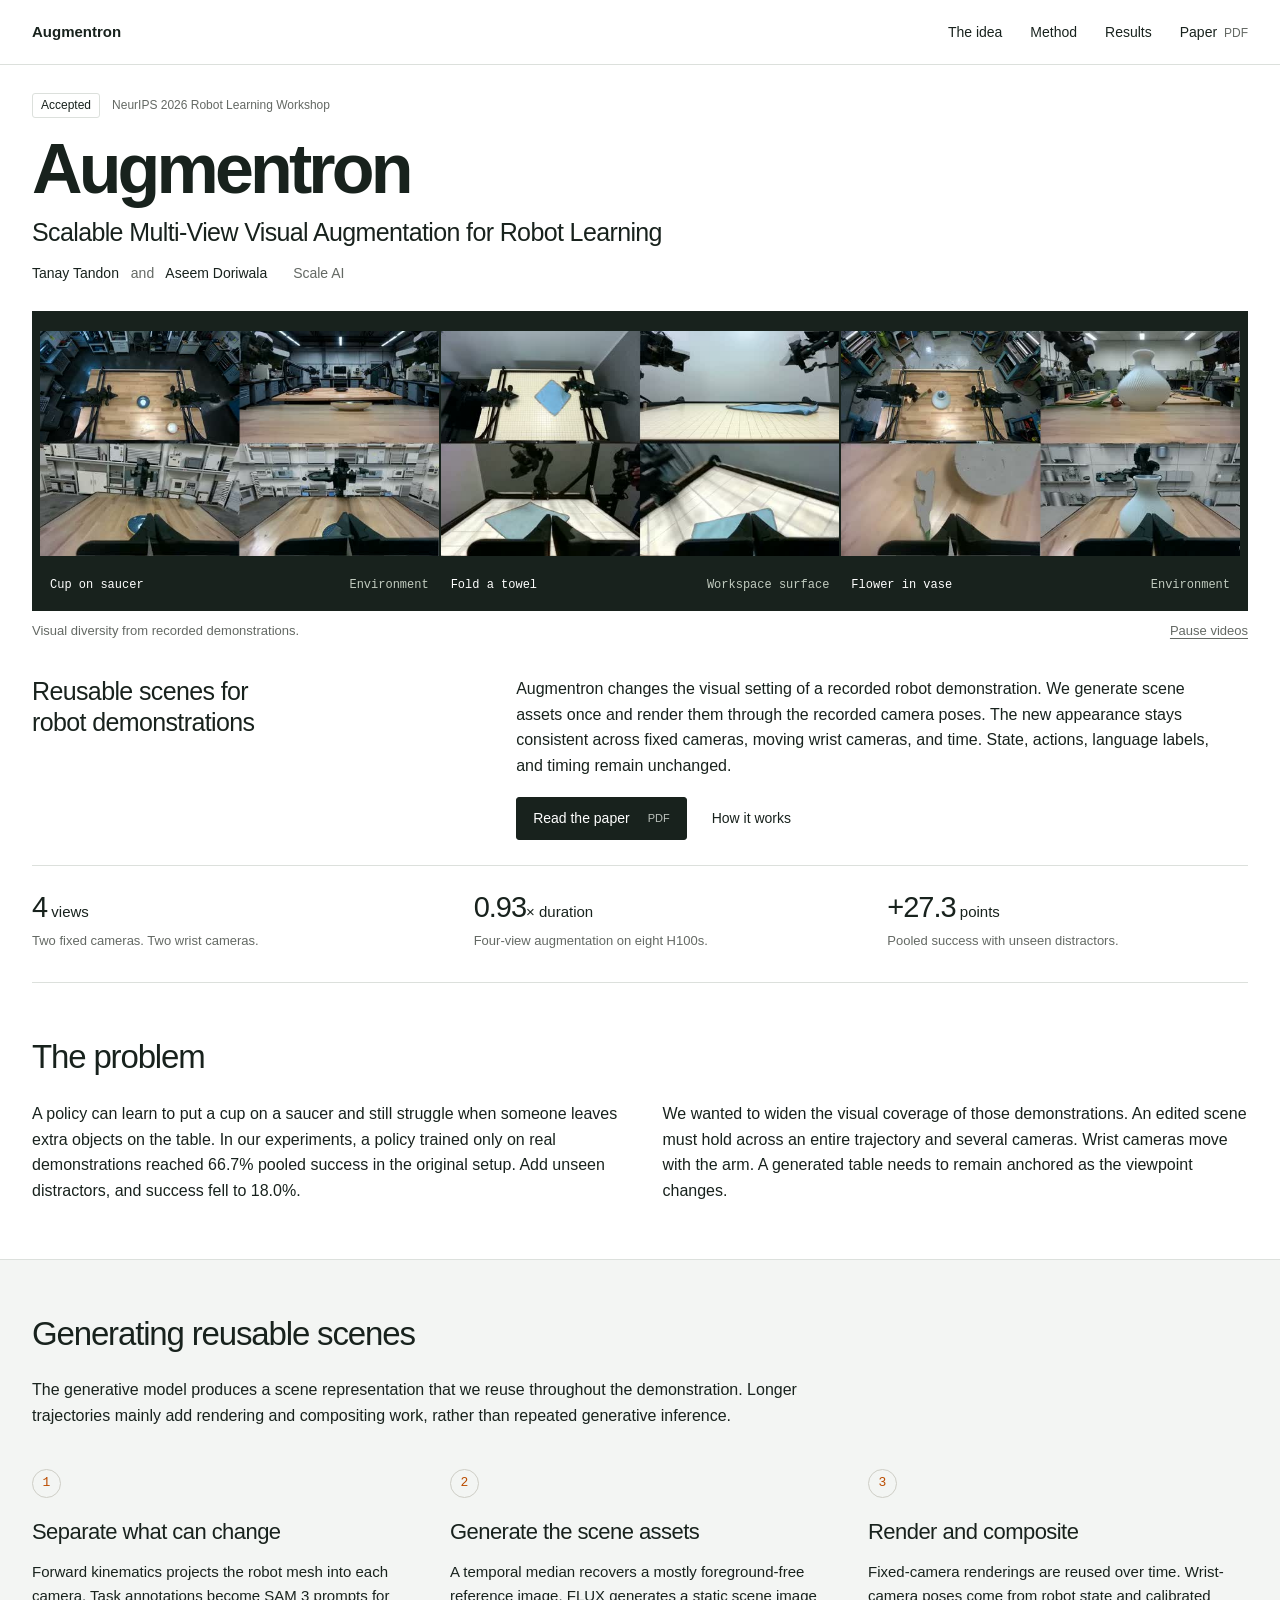
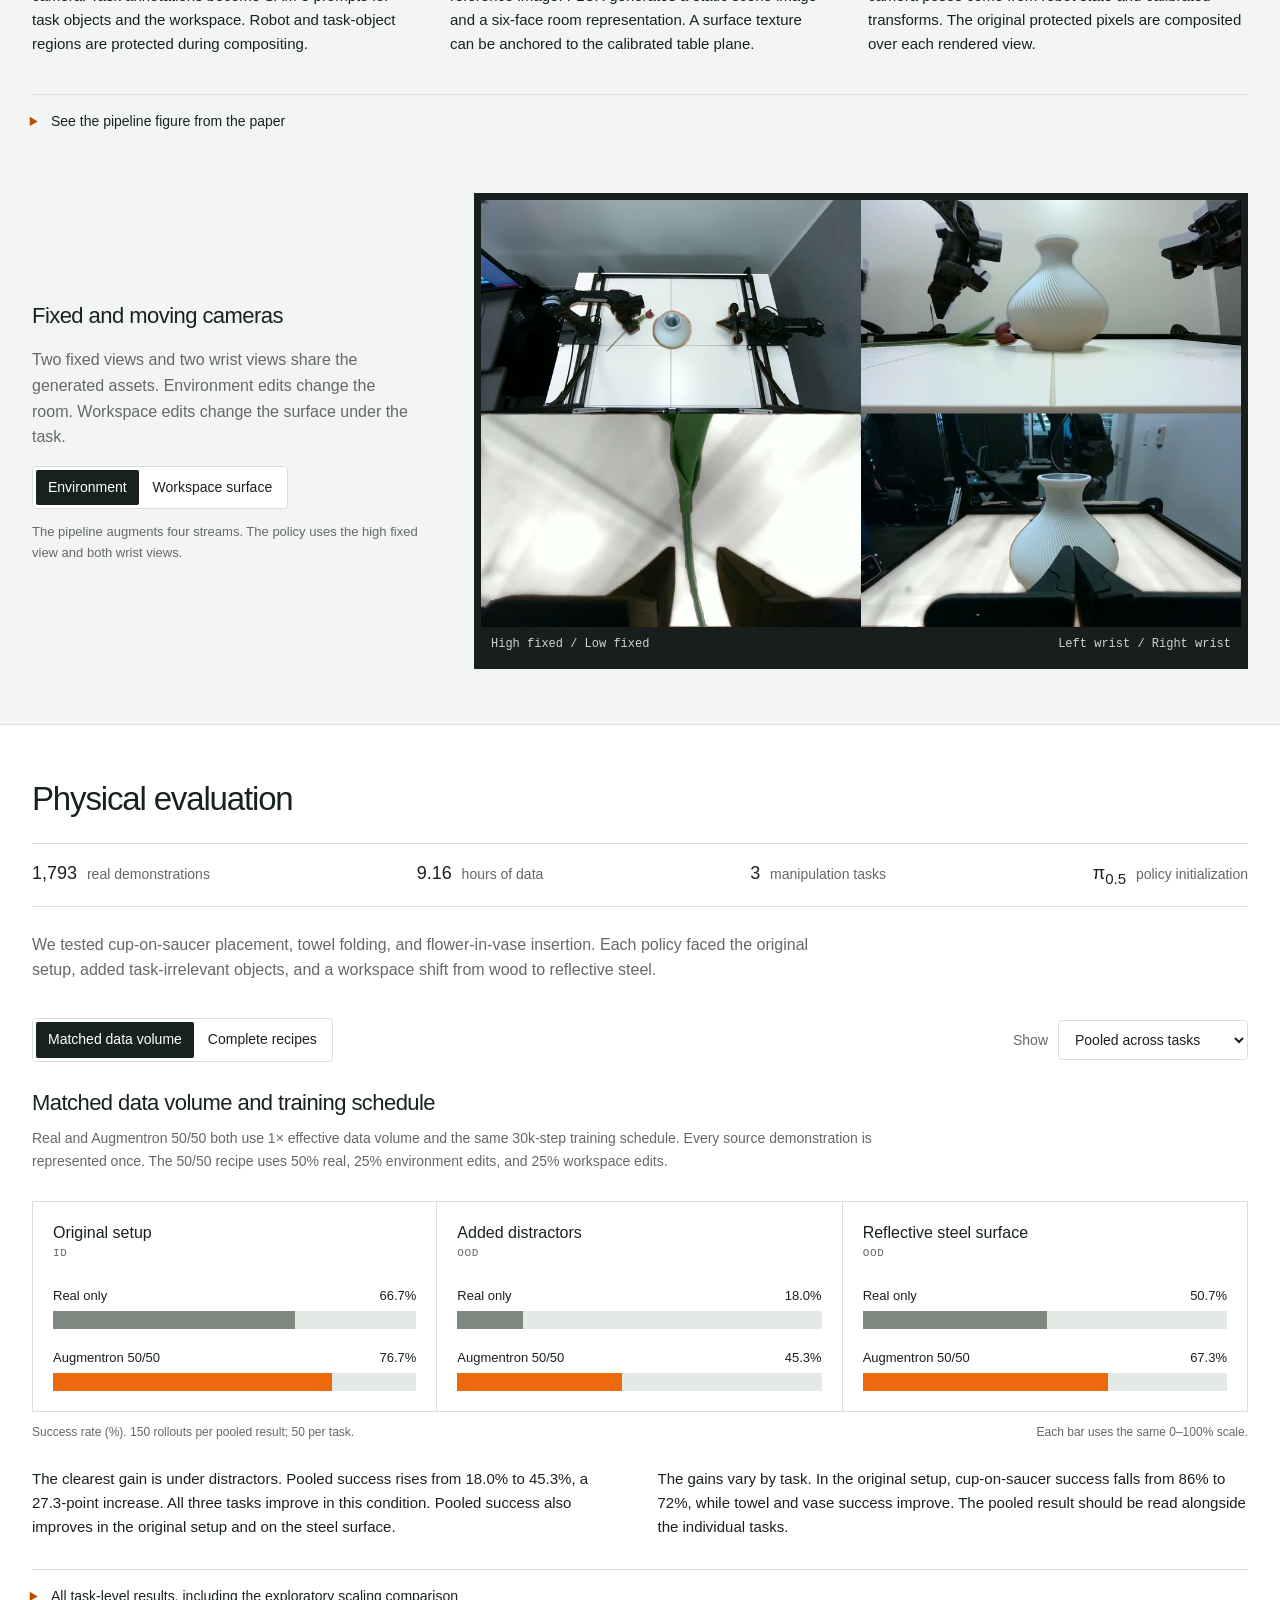
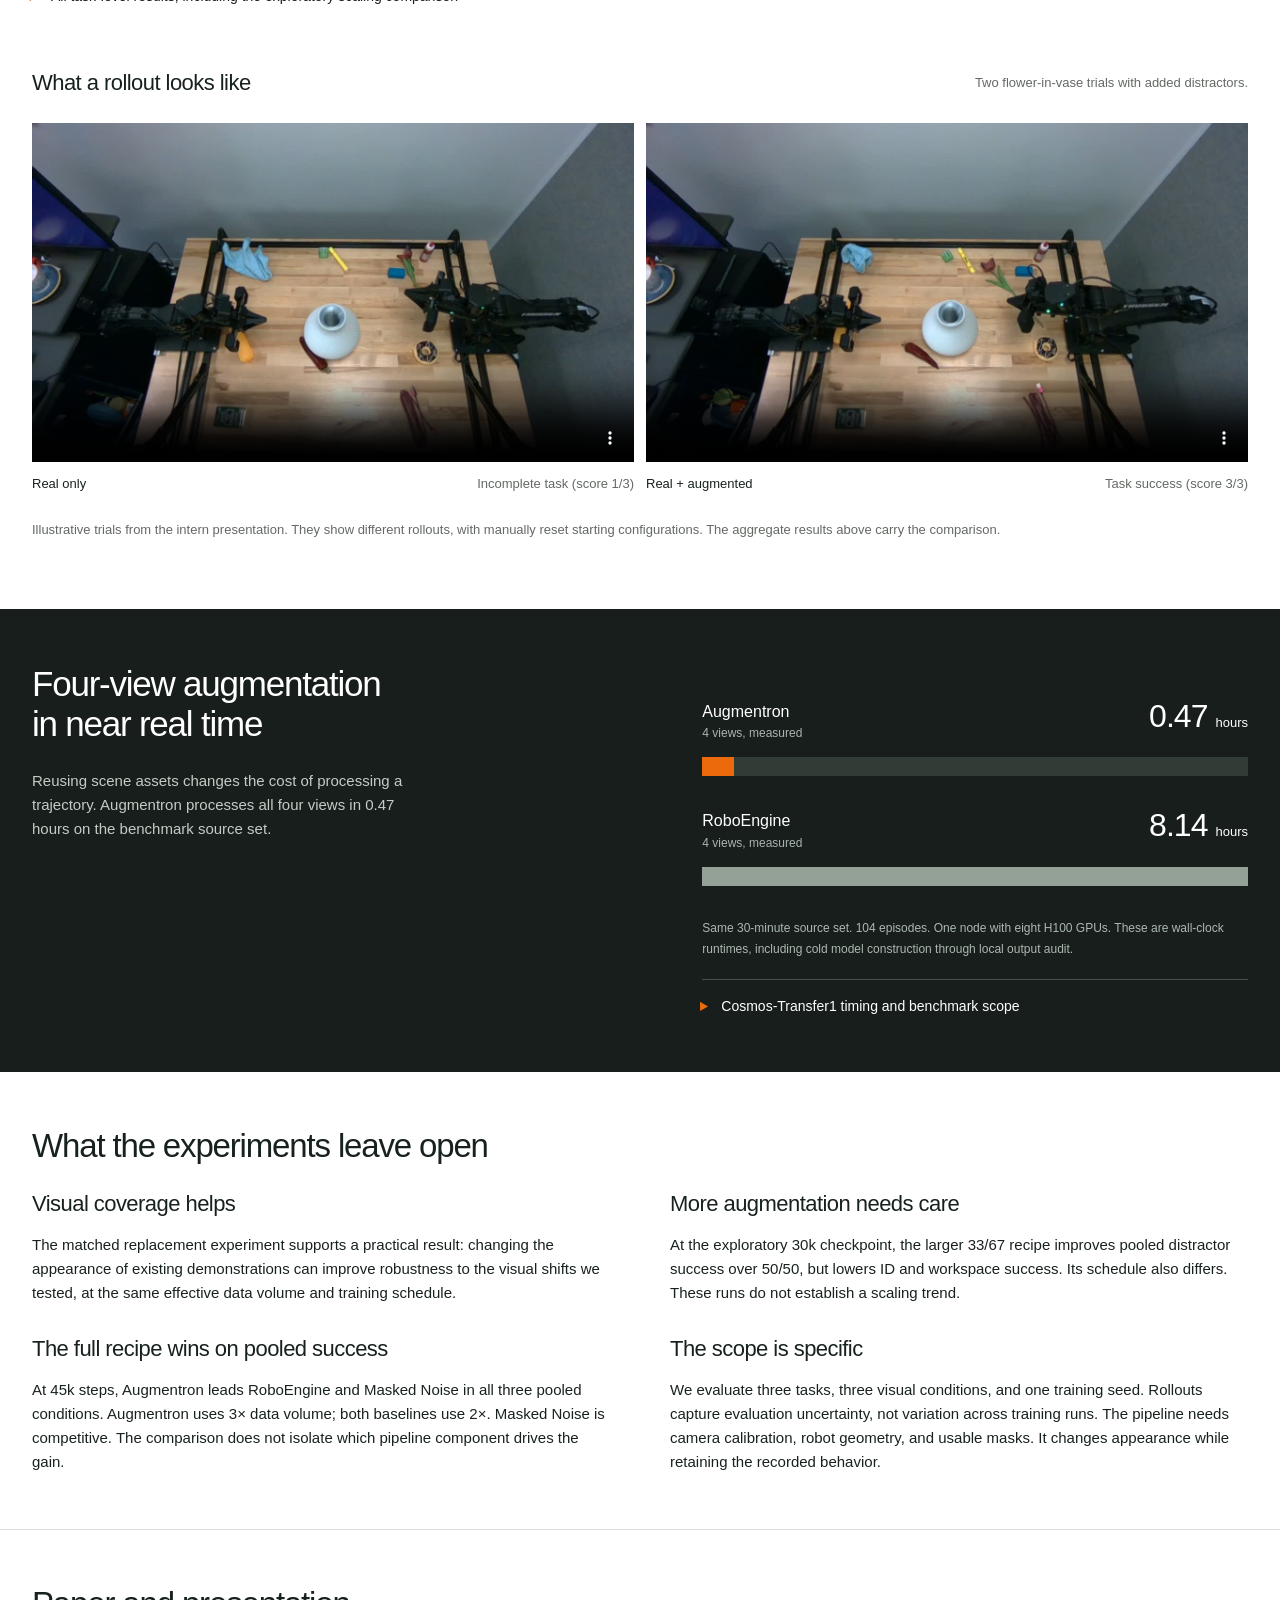
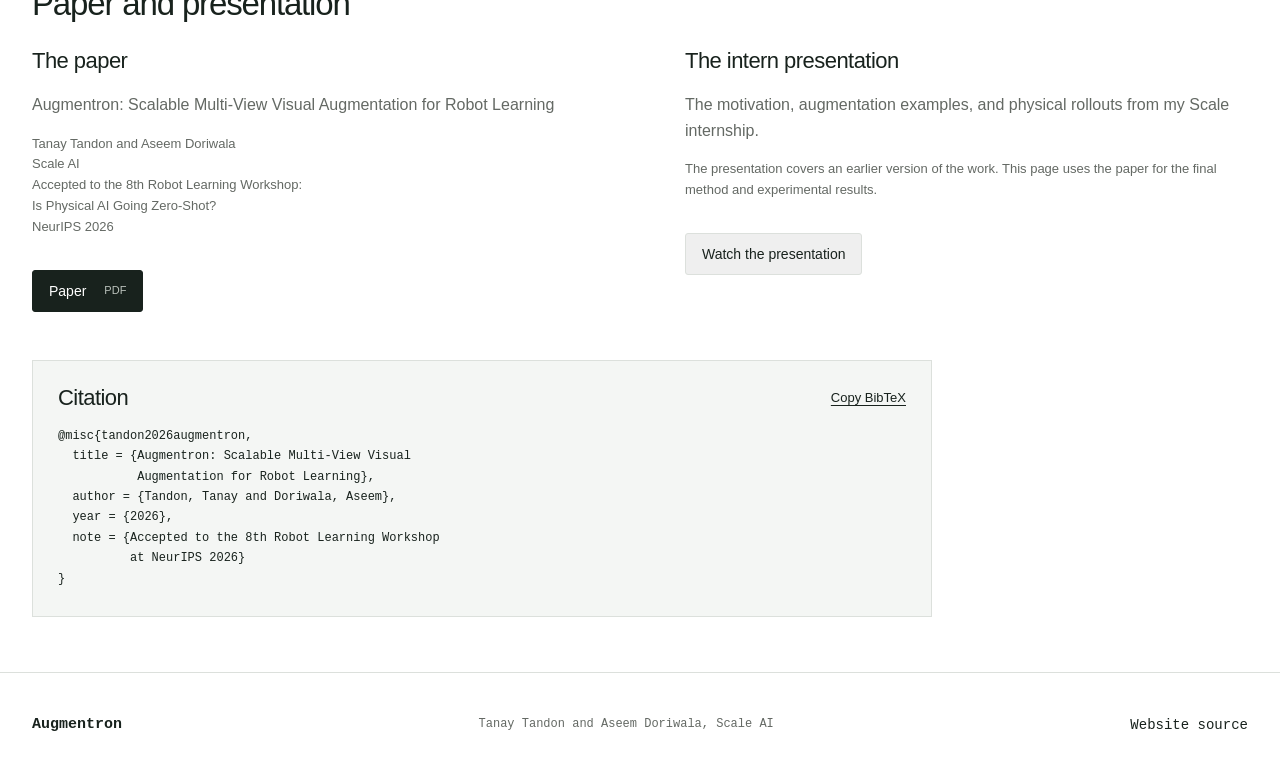
==== commit a87ab473: "Use presentation styling for main page and prepare public manuscript" ====
--- a/contact-sheet.html
+++ b/contact-sheet.html
@@ -71,7 +71,7 @@
   note = {Accepted to the 8th Robot Learning Workshop
           at NeurIPS 2026}
 }</code></pre><p id="citation-status" role="status"></p></div></section>
-    <footer class="wrap"><a class="wordmark" href="#main">Augmentron</a><p>Tanay Tandon and Aseem Doriwala, Scale AI</p><a class="text-link" href="assets/results.csv" download>Results CSV</a></footer>
+    <footer class="wrap"><a class="wordmark" href="#main">Augmentron</a><p>Tanay Tandon and Aseem Doriwala, Scale AI</p><a class="text-link" href="https://github.com/tanaytan/augmentron">Website source</a></footer>
   </main>
   <script src="site.js"></script>
 </body>
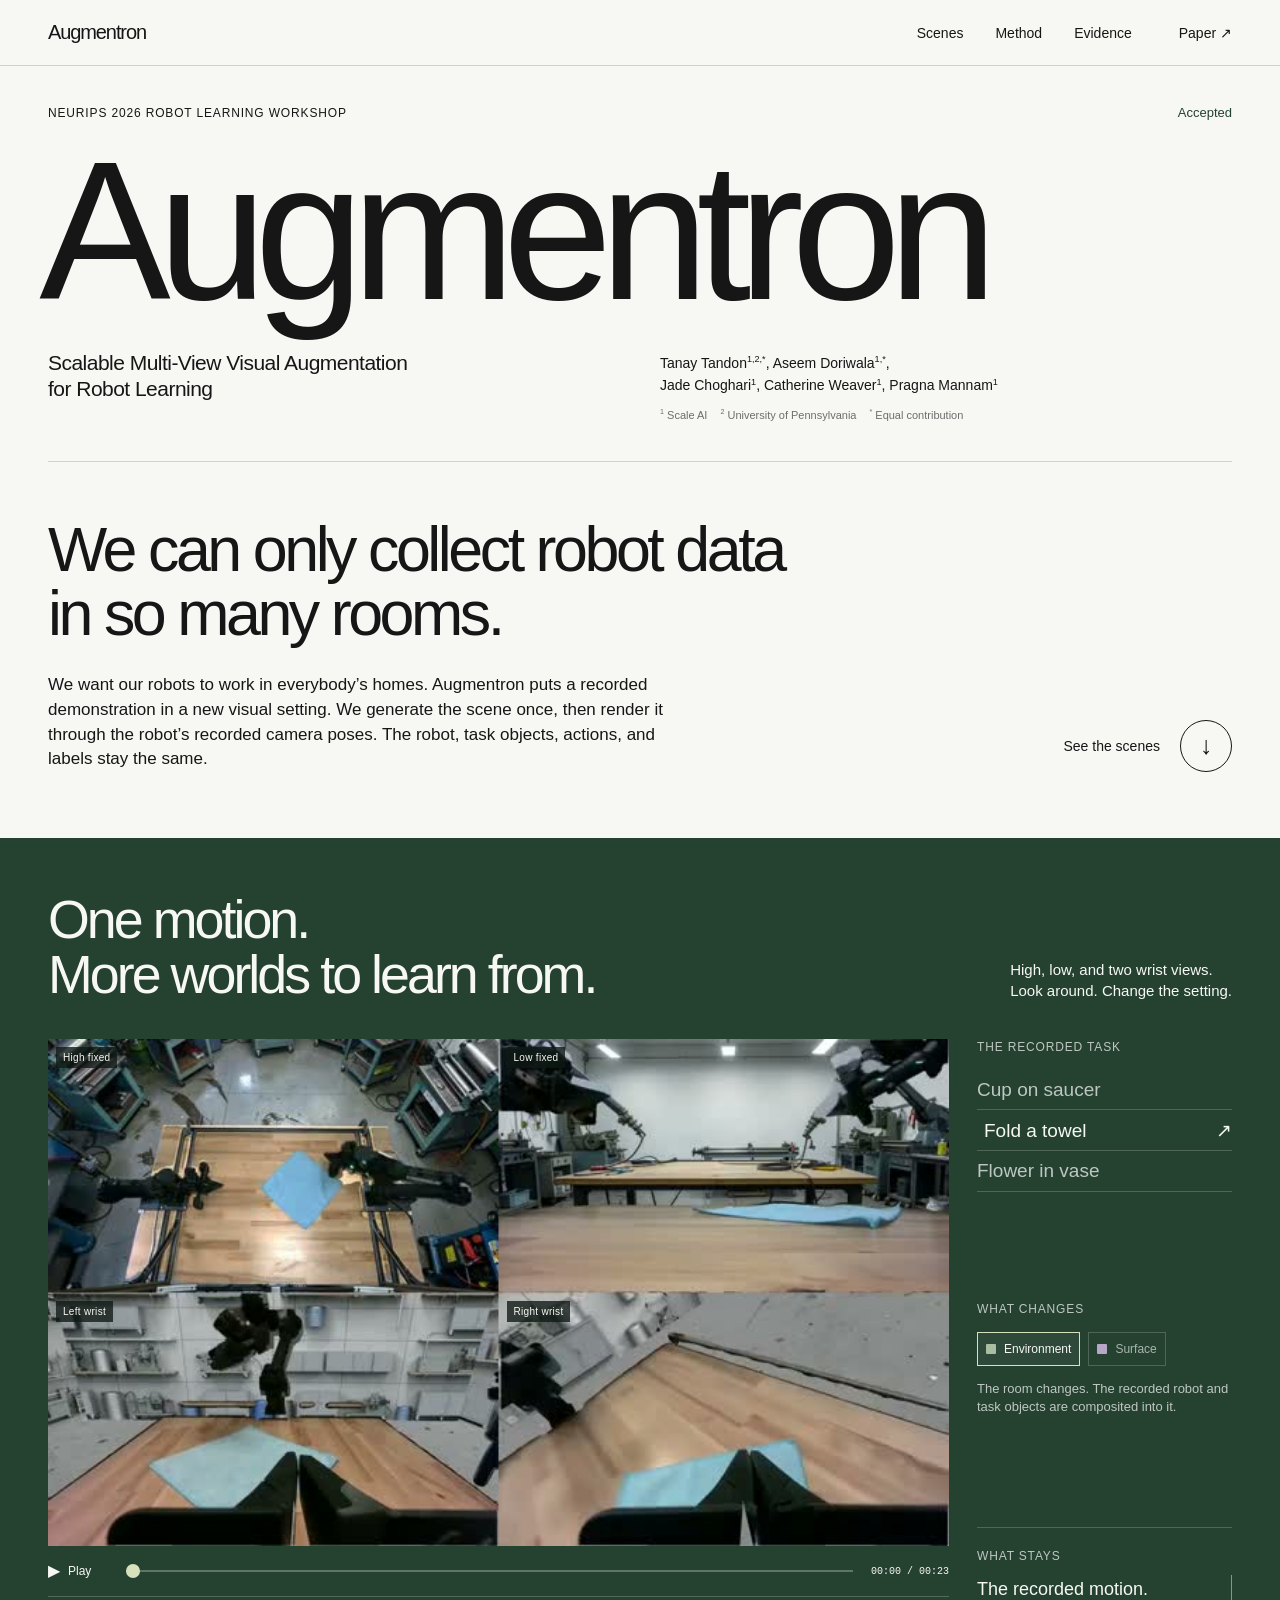
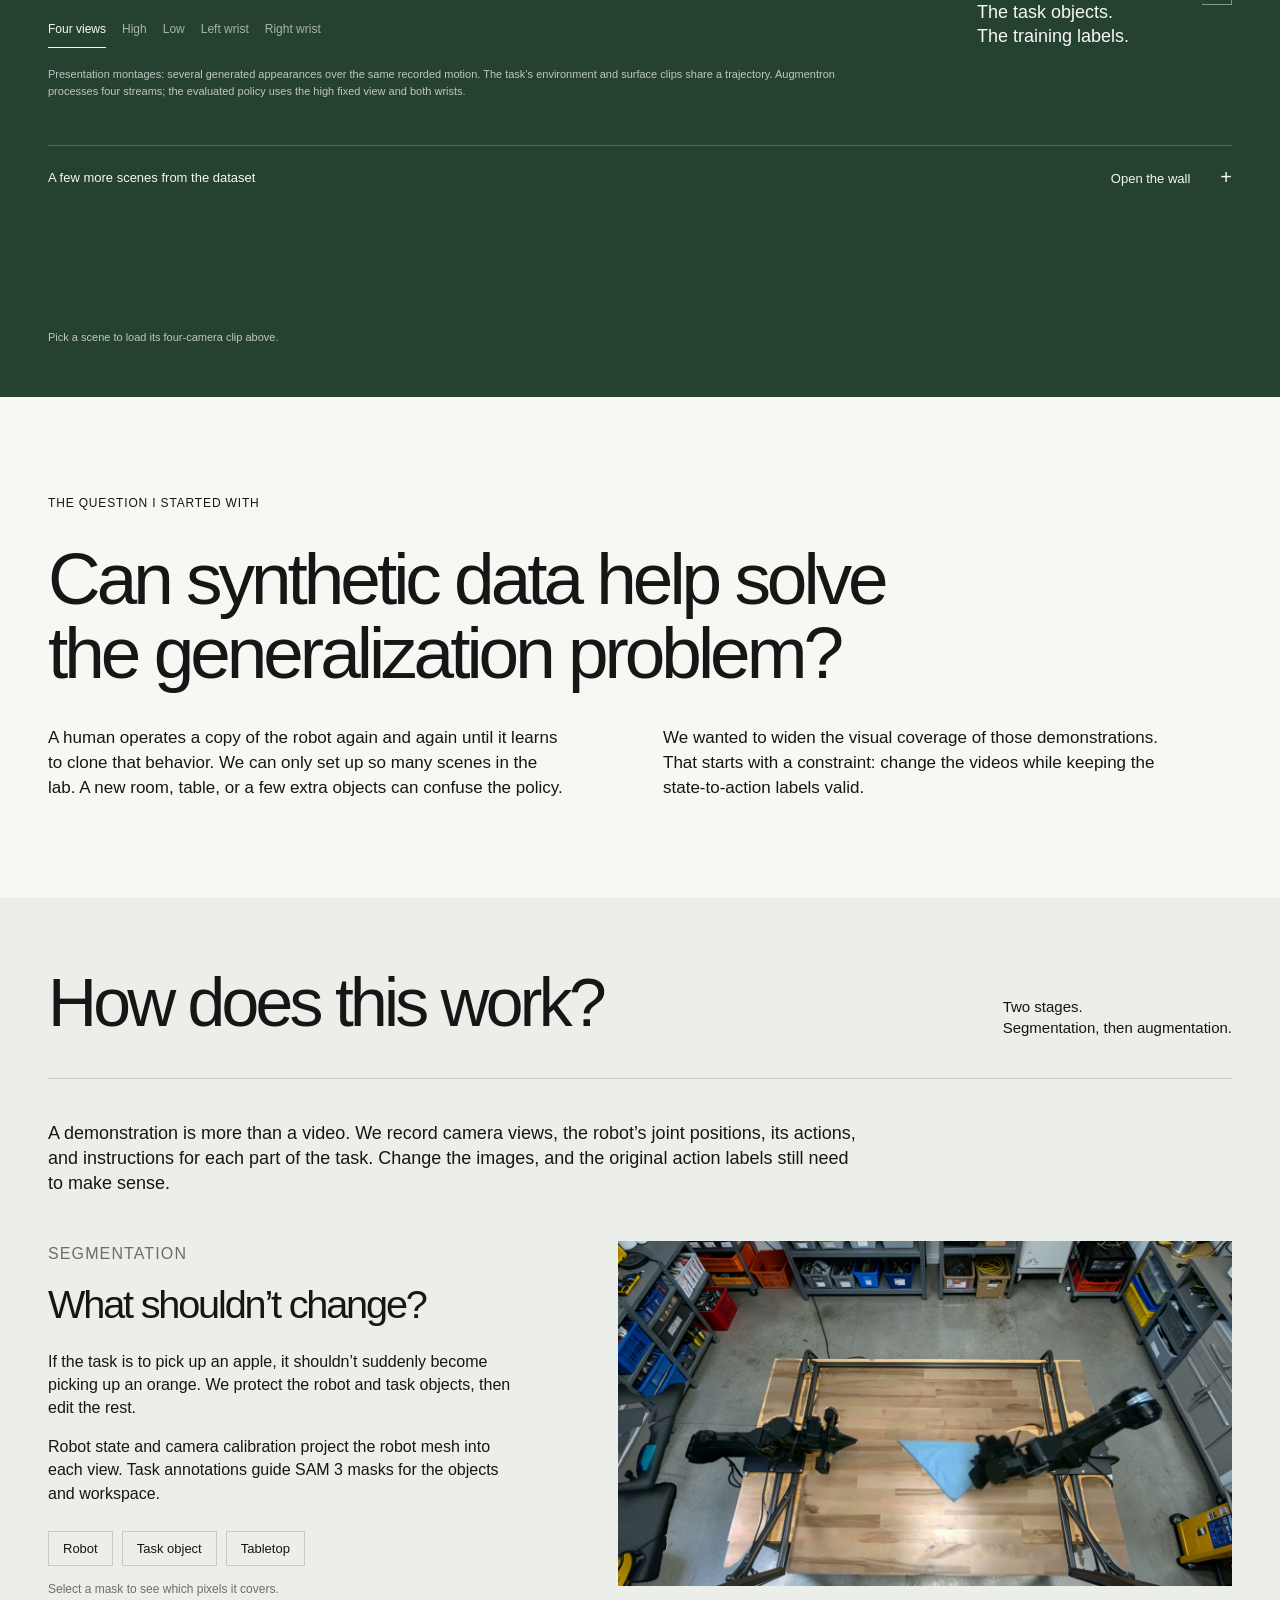
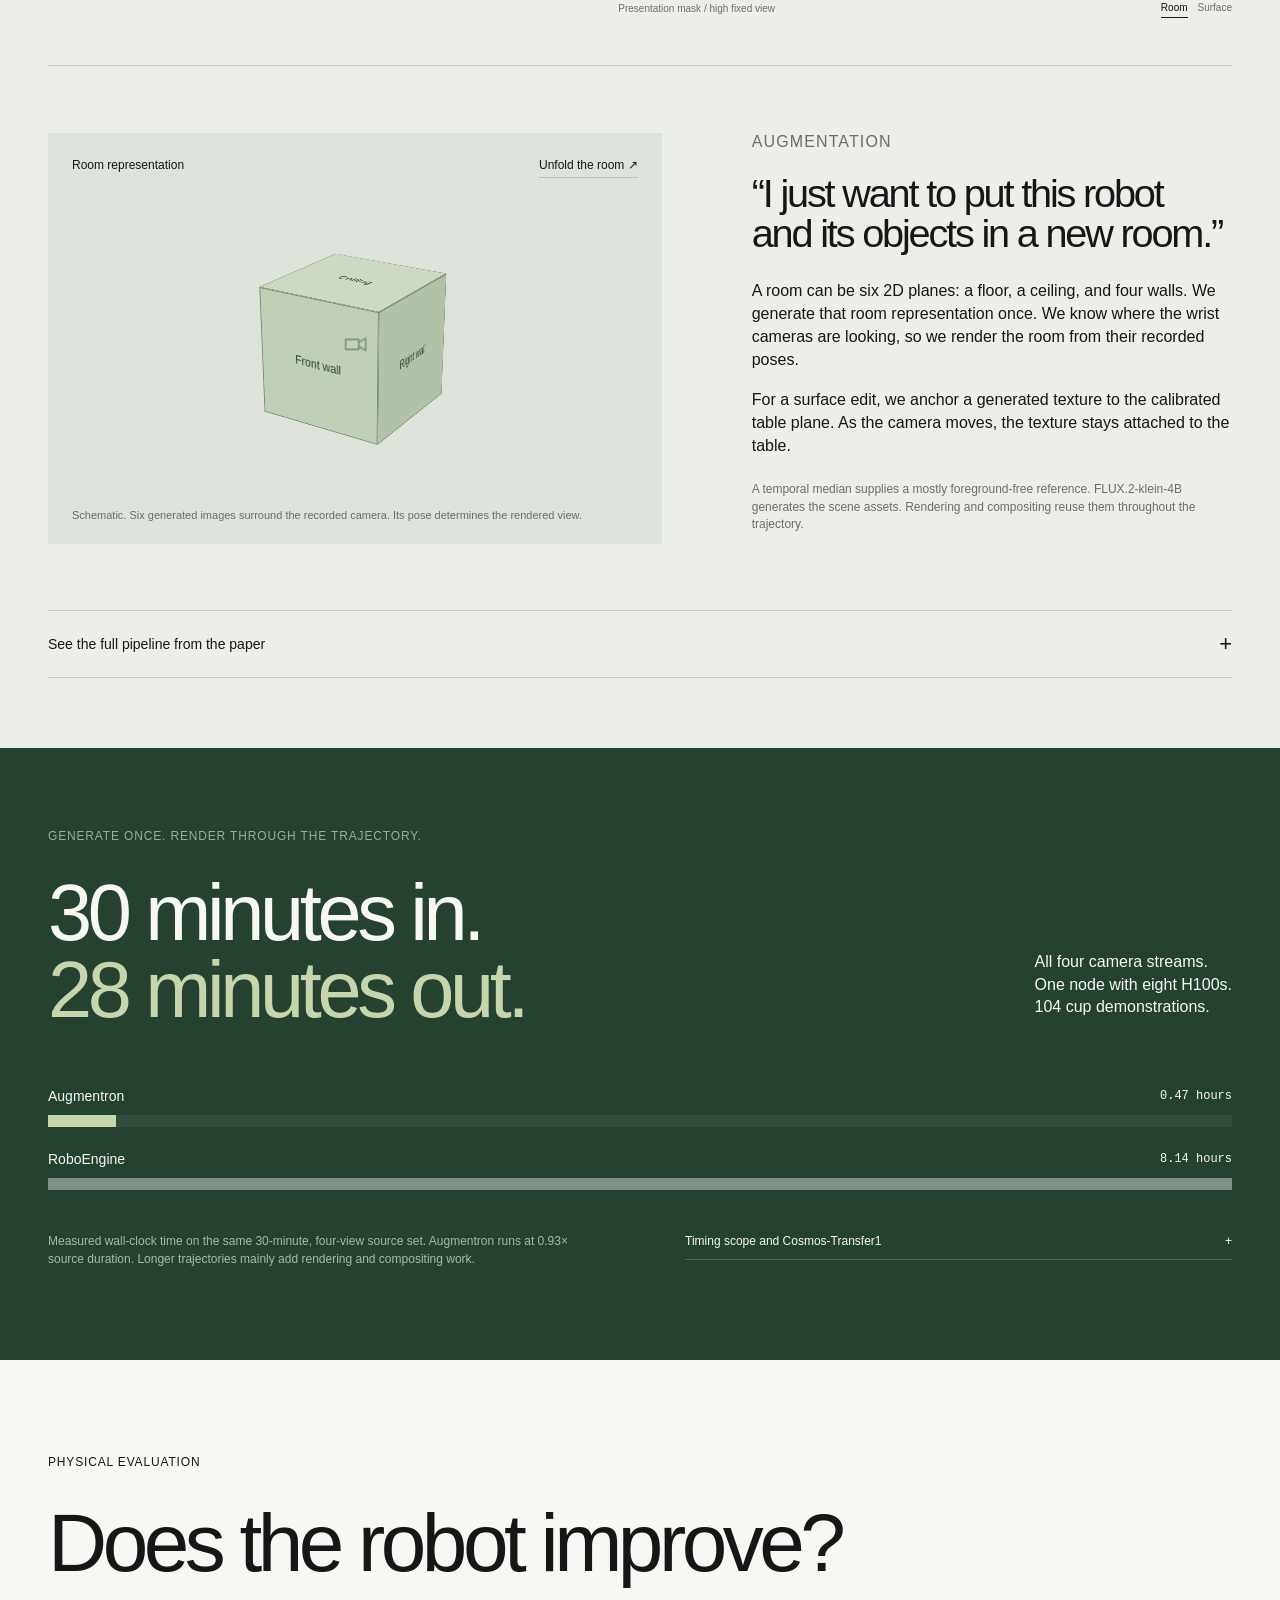
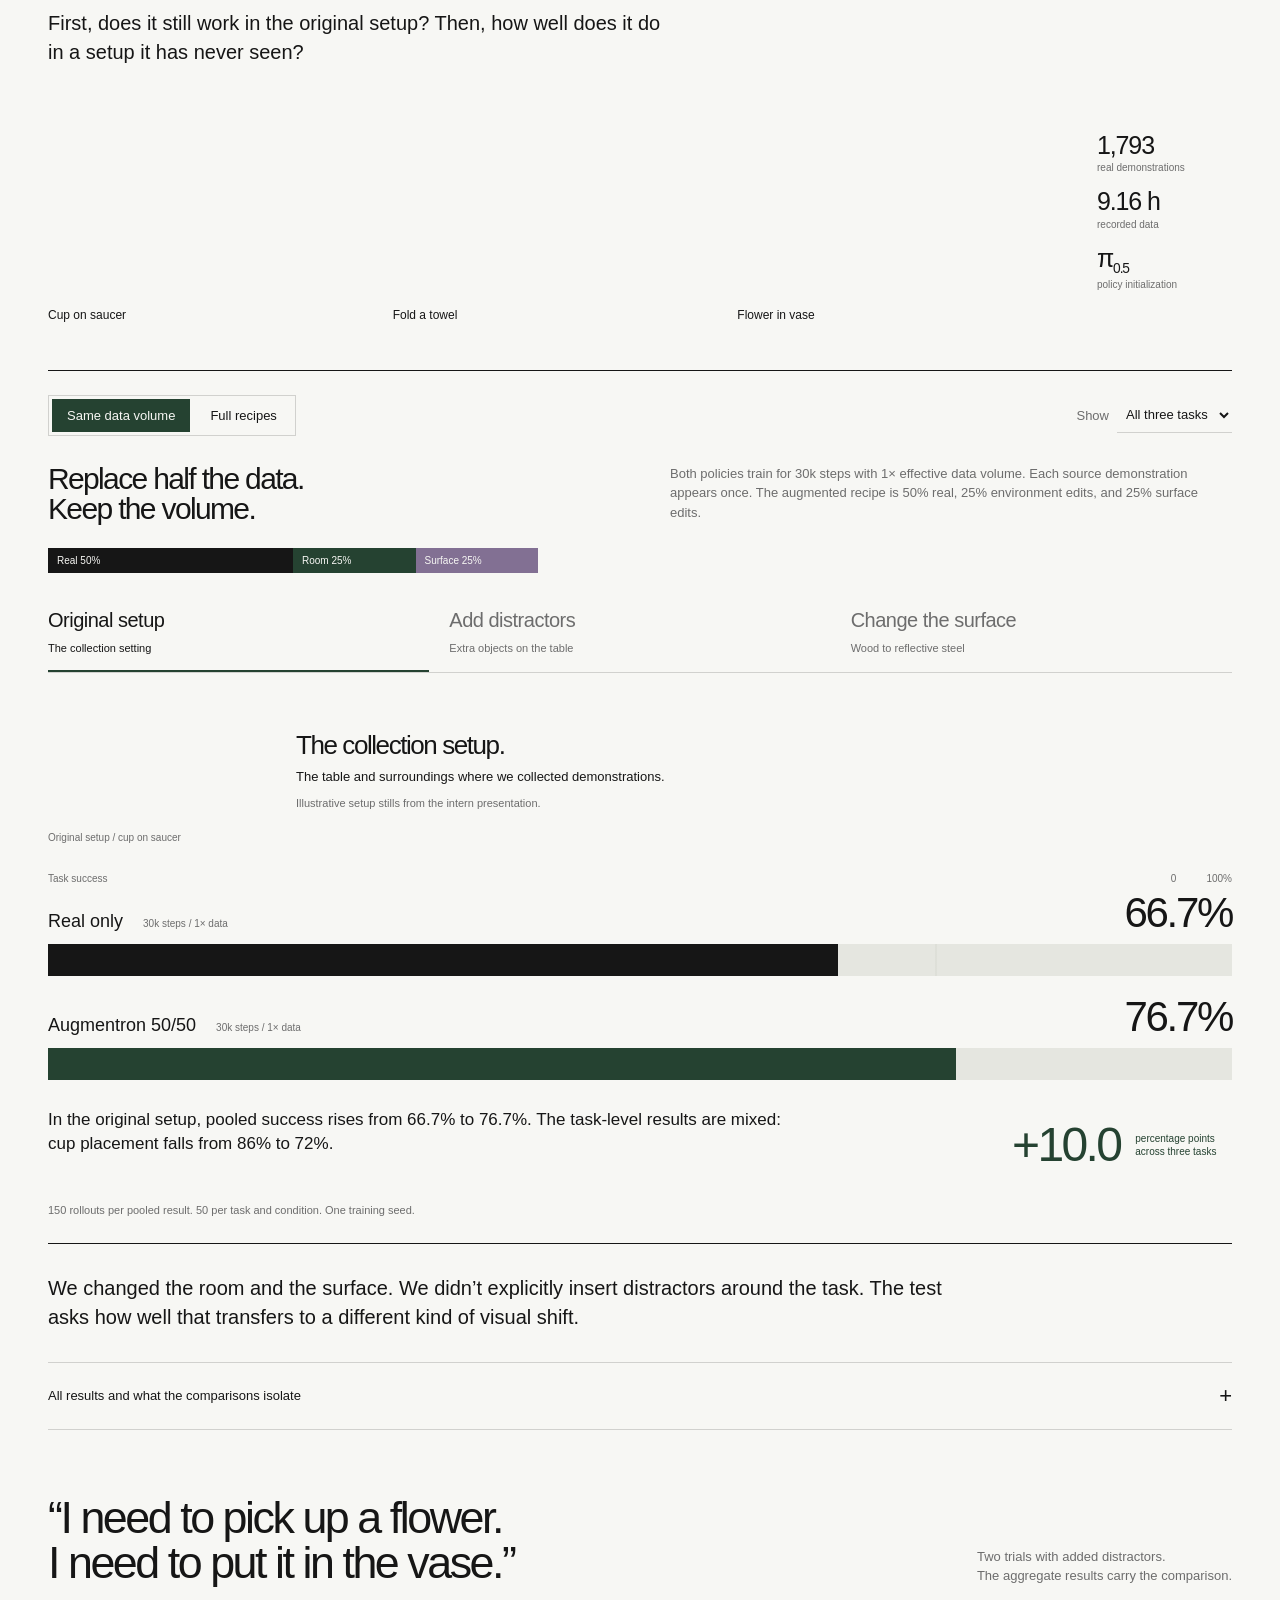
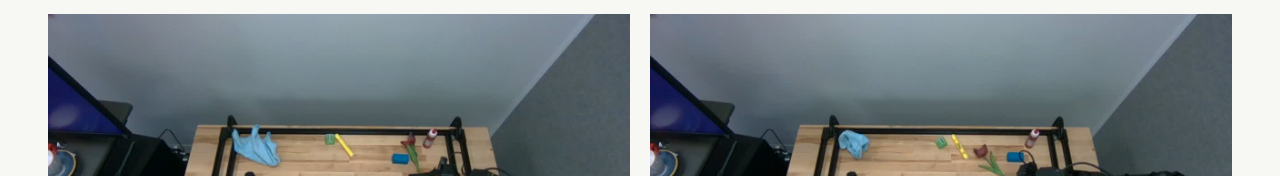
==== commit 2d9346c7: "Rebuild Augmentron around the presentation story and interactive evidence" ====
--- a/contact-sheet.html
+++ b/contact-sheet.html
@@ -1,78 +1 @@
-<!doctype html>
-<html lang="en">
-<head>
-  <meta charset="utf-8">
-  <meta name="viewport" content="width=device-width, initial-scale=1">
-  <meta name="description" content="Augmentron generates reusable scenes and renders them through recorded robot cameras. Multi-view visual augmentation for robot learning by Tanay Tandon and Aseem Doriwala.">
-  <meta name="theme-color" content="#ed6a0c">
-  <title>Augmentron: Scalable Multi-View Visual Augmentation for Robot Learning</title>
-  <link rel="icon" type="image/svg+xml" href="data:image/svg+xml,%3Csvg xmlns='http://www.w3.org/2000/svg' viewBox='0 0 32 32'%3E%3Crect width='32' height='32' rx='6' fill='%23ed6a0c'/%3E%3Cpath d='M7 25L16 6l9 19h-5l-4-10-4 10z' fill='white'/%3E%3C/svg%3E">
-  <link rel="stylesheet" href="styles.css"><link rel="stylesheet" href="directions.css">
-</head>
-<body class="contact-sheet">
-  <a class="skip-link" href="#main">Skip to content</a>
-  <header class="site-header wrap">
-    <a class="wordmark" href="#main">Augmentron</a>
-    <nav aria-label="Main navigation"><a href="#idea">The idea</a><a href="#method">Method</a><a href="#results">Results</a><a href="assets/paper/augmentron.pdf">Paper <span class="file-label">PDF</span></a></nav>
-  </header>
-  <main id="main">
-    <section class="hero wrap">
-      <p class="eyebrow"><span class="acceptance">Accepted</span> NeurIPS 2026 Robot Learning Workshop</p>
-      <h1>Augmentron</h1>
-      <p class="paper-title">Scalable Multi-View Visual Augmentation<br class="desktop-break"> for Robot Learning</p>
-      <p class="authors">Tanay Tandon <span class="author-join">and</span> Aseem Doriwala <span class="affiliation">Scale AI</span></p>
-      <div class="hero-films" aria-label="Augmented robot demonstrations">
-        <figure><video autoplay muted loop playsinline preload="metadata" poster="assets/images/cup-env-350.jpg" src="assets/videos/cup-env-350.mp4" aria-label="Augmented cup-on-saucer demonstration"></video><figcaption><span>Cup on saucer</span><span>Environment</span></figcaption></figure>
-        <figure><video autoplay muted loop playsinline preload="metadata" poster="assets/images/towel-texture-579.jpg" src="assets/videos/towel-texture-579.mp4" aria-label="Augmented towel-folding demonstration"></video><figcaption><span>Fold a towel</span><span>Workspace surface</span></figcaption></figure>
-        <figure><video autoplay muted loop playsinline preload="metadata" poster="assets/images/vase-env-676.jpg" src="assets/videos/vase-env-676.mp4" aria-label="Augmented flower-in-vase demonstration"></video><figcaption><span>Flower in vase</span><span>Environment</span></figcaption></figure>
-      </div>
-      <div class="film-footer"><p>Visual diversity from recorded demonstrations.</p><button type="button" class="quiet-button" id="motion-toggle" aria-pressed="false">Pause videos</button></div>
-      <div class="hero-summary"><p>Reusable scenes for<br>robot demonstrations</p><div><p>Augmentron changes the visual setting of a recorded robot demonstration. We generate scene assets once and render them through the recorded camera poses. The new appearance stays consistent across fixed cameras, moving wrist cameras, and time. State, actions, language labels, and timing remain unchanged.</p><div class="resource-links"><a class="button primary" href="assets/paper/augmentron.pdf">Read the paper <span>PDF</span></a><a class="text-link" href="#method">How it works</a></div></div></div>
-      <div class="highlights"><div><strong>4<span> views</span></strong><p>Two fixed cameras. Two wrist cameras.</p></div><div><strong>0.93<span>× duration</span></strong><p>Four-view augmentation on eight H100s.</p></div><div><strong>+27.3<span> points</span></strong><p>Pooled success with unseen distractors.</p></div></div>
-    </section>
-    <section class="section wrap" id="idea">
-      <div class="section-heading"><h2>The problem</h2></div>
-      <div class="prose-columns"><p>A policy can learn to put a cup on a saucer and still struggle when someone leaves extra objects on the table. In our experiments, a policy trained only on real demonstrations reached 66.7% pooled success in the original setup. Add unseen distractors, and success fell to 18.0%.</p><p>We wanted to widen the visual coverage of those demonstrations. An edited scene must hold across an entire trajectory and several cameras. Wrist cameras move with the arm. A generated table needs to remain anchored as the viewpoint changes.</p></div>
-      
-      
-    </section>
-    <section class="section method-section" id="method"><div class="wrap">
-      <div class="section-heading"><h2>Generating reusable scenes</h2></div>
-      <p class="method-intro">The generative model produces a scene representation that we reuse throughout the demonstration. Longer trajectories mainly add rendering and compositing work, rather than repeated generative inference.</p><ol class="method-steps"><li><span class="step-index">1</span><div><h3>Separate what can change</h3><p>Forward kinematics projects the robot mesh into each camera. Task annotations become SAM 3 prompts for task objects and the workspace. Robot and task-object regions are protected during compositing.</p></div></li><li><span class="step-index">2</span><div><h3>Generate the scene assets</h3><p>A temporal median recovers a mostly foreground-free reference image. FLUX generates a static scene image and a six-face room representation. A surface texture can be anchored to the calibrated table plane.</p></div></li><li><span class="step-index">3</span><div><h3>Render and composite</h3><p>Fixed-camera renderings are reused over time. Wrist-camera poses come from robot state and calibrated transforms. The original protected pixels are composited over each rendered view.</p></div></li></ol>
-      <details class="diagram-details"><summary>See the pipeline figure from the paper</summary><a href="assets/images/pipeline.png" aria-label="Open the full-resolution pipeline diagram"><img src="assets/images/pipeline.png" loading="lazy" width="1800" height="773" alt="Pipeline: task annotations and robot geometry produce semantic masks; FLUX generates scene representations; rendering and compositing produce environment and workspace augmentations."></a></details>
-      <div class="view-demo"><div class="view-demo-copy"><h3>Fixed and moving cameras</h3><p>Two fixed views and two wrist views share the generated assets. Environment edits change the room. Workspace edits change the surface under the task.</p><div class="segmented" role="group" aria-label="Augmentation examples"><button class="selected" type="button" data-scene="environment" aria-pressed="true">Environment</button><button type="button" data-scene="surface" aria-pressed="false">Workspace surface</button></div><p class="small-note">The pipeline augments four streams. The policy uses the high fixed view and both wrist views.</p></div><figure class="four-view-figure"><img id="scene-image" src="assets/images/environment-4views.jpg" loading="lazy" alt="Environment augmentation shown in the high fixed, low fixed, left wrist, and right wrist camera views."><figcaption><span>High fixed / Low fixed</span><span>Left wrist / Right wrist</span></figcaption></figure></div>
-    </div></section>
-    <section class="section wrap" id="results">
-      <div class="section-heading"><h2>Physical evaluation</h2></div>
-      <div class="experiment-facts"><p><strong>1,793</strong> real demonstrations</p><p><strong>9.16</strong> hours of data</p><p><strong>3</strong> manipulation tasks</p><p><strong>π<sub>0.5</sub></strong> policy initialization</p></div>
-      <p class="section-intro">We tested cup-on-saucer placement, towel folding, and flower-in-vase insertion. Each policy faced the original setup, added task-irrelevant objects, and a workspace shift from wood to reflective steel.</p>
-      <div class="result-controls"><div class="segmented" role="group" aria-label="Experiment comparison"><button type="button" class="selected" data-experiment="matched" aria-pressed="true">Matched data volume</button><button type="button" data-experiment="recipes" aria-pressed="false">Complete recipes</button></div><label class="task-select">Show <select id="task-select"><option value="pooled">Pooled across tasks</option><option value="cup">Cup on saucer</option><option value="towel">Fold a towel</option><option value="vase">Flower in vase</option></select></label></div>
-      <div class="experiment-description" aria-live="polite"><h3 id="experiment-title">Matched data volume and training schedule</h3><p id="experiment-note">Real and Augmentron 50/50 both use 1× effective data volume and the same 30k-step training schedule. Every source demonstration is represented once. The 50/50 recipe uses 50% real, 25% environment edits, and 25% workspace edits.</p></div>
-      <div class="result-chart" id="result-chart" aria-label="Physical rollout success rates">
-        <div class="chart-panel"><h4>Original setup <span>ID</span></h4><div class="bar-row"><span>Real only</span><div class="bar-track"><i style="width:66.7%"></i></div><strong>66.7%</strong></div><div class="bar-row accent-row"><span>Augmentron 50/50</span><div class="bar-track"><i style="width:76.7%"></i></div><strong>76.7%</strong></div></div>
-        <div class="chart-panel"><h4>Added distractors <span>OOD</span></h4><div class="bar-row"><span>Real only</span><div class="bar-track"><i style="width:18%"></i></div><strong>18.0%</strong></div><div class="bar-row accent-row"><span>Augmentron 50/50</span><div class="bar-track"><i style="width:45.3%"></i></div><strong>45.3%</strong></div></div>
-        <div class="chart-panel"><h4>Reflective steel surface <span>OOD</span></h4><div class="bar-row"><span>Real only</span><div class="bar-track"><i style="width:50.7%"></i></div><strong>50.7%</strong></div><div class="bar-row accent-row"><span>Augmentron 50/50</span><div class="bar-track"><i style="width:67.3%"></i></div><strong>67.3%</strong></div></div>
-      </div>
-      <div class="chart-footer"><p id="chart-sample">Success rate (%). 150 rollouts per pooled result; 50 per task.</p><p>Each bar uses the same 0–100% scale.</p></div>
-      <div class="result-reading" id="result-reading"><p><strong>The clearest gain is under distractors.</strong> Pooled success rises from 18.0% to 45.3%, a 27.3-point increase. All three tasks improve in this condition. Pooled success also improves in the original setup and on the steel surface.</p><p><strong>The gains vary by task.</strong> In the original setup, cup-on-saucer success falls from 86% to 72%, while towel and vase success improve. The pooled result should be read alongside the individual tasks.</p></div>
-      <details class="full-results"><summary>All task-level results, including the exploratory scaling comparison</summary><p class="small-note">Each task result uses 50 rollouts. The 30k Augmentron 33/67 checkpoint comes from a run scheduled for 45k steps. Its data volume and decay schedule differ from the matched comparison.</p><div class="table-scroll"><table><caption>Physical rollout success rates (%)</caption><thead><tr><th scope="col">Steps</th><th scope="col">Recipe</th><th scope="col">Volume</th><th scope="col">Task</th><th scope="col">ID</th><th scope="col">Distractors</th><th scope="col">Steel</th></tr></thead><tbody id="all-results-body"></tbody></table></div><a class="text-link" href="assets/results.csv" download>Download the results as CSV</a></details>
-      <noscript><p>Interactive comparisons require JavaScript. The complete results are available in the <a href="assets/results.csv">results CSV</a> and the <a href="assets/paper/augmentron.pdf">paper</a>.</p></noscript>
-      <div class="rollout-heading"><h3>What a rollout looks like</h3><p>Two flower-in-vase trials with added distractors.</p></div>
-      <div class="rollout-grid"><figure><video controls muted playsinline preload="none" poster="assets/images/rollout-real.jpg" src="assets/videos/vase-distractors-real-score-1.mp4" aria-label="Example real-only policy rollout with distractors"></video><figcaption><strong>Real only</strong><span>Incomplete task (score 1/3)</span></figcaption></figure><figure><video controls muted playsinline preload="none" poster="assets/images/rollout-augmented.jpg" src="assets/videos/vase-distractors-real-plus-augmented-score-3.mp4" aria-label="Example real-plus-augmented policy rollout with distractors"></video><figcaption><strong>Real + augmented</strong><span>Task success (score 3/3)</span></figcaption></figure></div>
-      <p class="small-note">Illustrative trials from the intern presentation. They show different rollouts, with manually reset starting configurations. The aggregate results above carry the comparison.</p>
-    </section>
-    <section class="runtime-section" id="runtime"><div class="wrap runtime-layout"><div><h2>Four-view augmentation<br>in near real time</h2><p>Reusing scene assets changes the cost of processing a trajectory. Augmentron processes all four views in 0.47 hours on the benchmark source set.</p></div><div class="runtime-evidence"><div class="runtime-row"><span>Augmentron <small>4 views, measured</small></span><strong>0.47 <small>hours</small></strong><div class="runtime-bar"><i style="width:5.77%"></i></div></div><div class="runtime-row"><span>RoboEngine <small>4 views, measured</small></span><strong>8.14 <small>hours</small></strong><div class="runtime-bar"><i style="width:100%"></i></div></div><p class="runtime-note">Same 30-minute source set. 104 episodes. One node with eight H100 GPUs. These are wall-clock runtimes, including cold model construction through local output audit.</p><details><summary>Cosmos-Transfer1 timing and benchmark scope</summary><p>A measured single-view run takes 10.31 hours. The paper estimates 23.79 hours for four views by extrapolating per-view stages. The four-view figure was not measured directly.</p><p>Timing excludes queueing, image retrieval, artifact staging, inter-boot delays, and publication.</p></details></div></div></section>
-    <section class="section wrap considerations" id="considerations"><div class="section-heading"><h2>What the experiments leave open</h2></div><div class="consideration-grid"><article><h3>Visual coverage helps</h3><p>The matched replacement experiment supports a practical result: changing the appearance of existing demonstrations can improve robustness to the visual shifts we tested, at the same effective data volume and training schedule.</p></article><article><h3>More augmentation needs care</h3><p>At the exploratory 30k checkpoint, the larger 33/67 recipe improves pooled distractor success over 50/50, but lowers ID and workspace success. Its schedule also differs. These runs do not establish a scaling trend.</p></article><article><h3>The full recipe wins on pooled success</h3><p>At 45k steps, Augmentron leads RoboEngine and Masked Noise in all three pooled conditions. Augmentron uses 3× data volume; both baselines use 2×. Masked Noise is competitive. The comparison does not isolate which pipeline component drives the gain.</p></article><article><h3>The scope is specific</h3><p>We evaluate three tasks, three visual conditions, and one training seed. Rollouts capture evaluation uncertainty, not variation across training runs. The pipeline needs camera calibration, robot geometry, and usable masks. It changes appearance while retaining the recorded behavior.</p></article></div></section>
-    <section class="section wrap resources" id="resources"><div class="section-heading"><h2>Paper and presentation</h2></div><div class="resource-grid"><article><h3>The paper</h3><p>Augmentron: Scalable Multi-View Visual Augmentation for Robot Learning</p><p class="small-note">Tanay Tandon and Aseem Doriwala<br>Scale AI<br>Accepted to the 8th Robot Learning Workshop:<br>Is Physical AI Going Zero-Shot?<br>NeurIPS 2026</p><a class="button primary" href="assets/paper/augmentron.pdf">Paper <span>PDF</span></a></article><article><h3>The intern presentation</h3><p>The motivation, augmentation examples, and physical rollouts from my Scale internship.</p><p class="small-note">The presentation covers an earlier version of the work. This page uses the paper for the final method and experimental results.</p><button class="button" type="button" id="presentation-toggle" aria-expanded="false" aria-controls="presentation-panel">Watch the presentation</button></article></div><div id="presentation-panel" hidden><video controls playsinline preload="none" poster="assets/images/presentation.jpg" src="assets/videos/presentation.mp4" aria-label="Tanay's Scale intern presentation"></video></div><div class="citation-block"><div class="citation-heading"><h3>Citation</h3><button type="button" class="quiet-button" id="copy-citation">Copy BibTeX</button></div><pre><code id="citation">@misc{tandon2026augmentron,
-  title = {Augmentron: Scalable Multi-View Visual
-           Augmentation for Robot Learning},
-  author = {Tandon, Tanay and Doriwala, Aseem},
-  year = {2026},
-  note = {Accepted to the 8th Robot Learning Workshop
-          at NeurIPS 2026}
-}</code></pre><p id="citation-status" role="status"></p></div></section>
-    <footer class="wrap"><a class="wordmark" href="#main">Augmentron</a><p>Tanay Tandon and Aseem Doriwala, Scale AI</p><a class="text-link" href="https://github.com/tanaytan/augmentron">Website source</a></footer>
-  </main>
-  <script src="site.js"></script>
-</body>
-</html>
+<!doctype html><html lang="en"><head><meta charset="utf-8"><meta name="viewport" content="width=device-width, initial-scale=1"><meta http-equiv="refresh" content="0;url=./"><link rel="canonical" href="https://tanaytan.github.io/augmentron/"><title>Augmentron</title></head><body><a href="./">Open the Augmentron project page</a></body></html>
